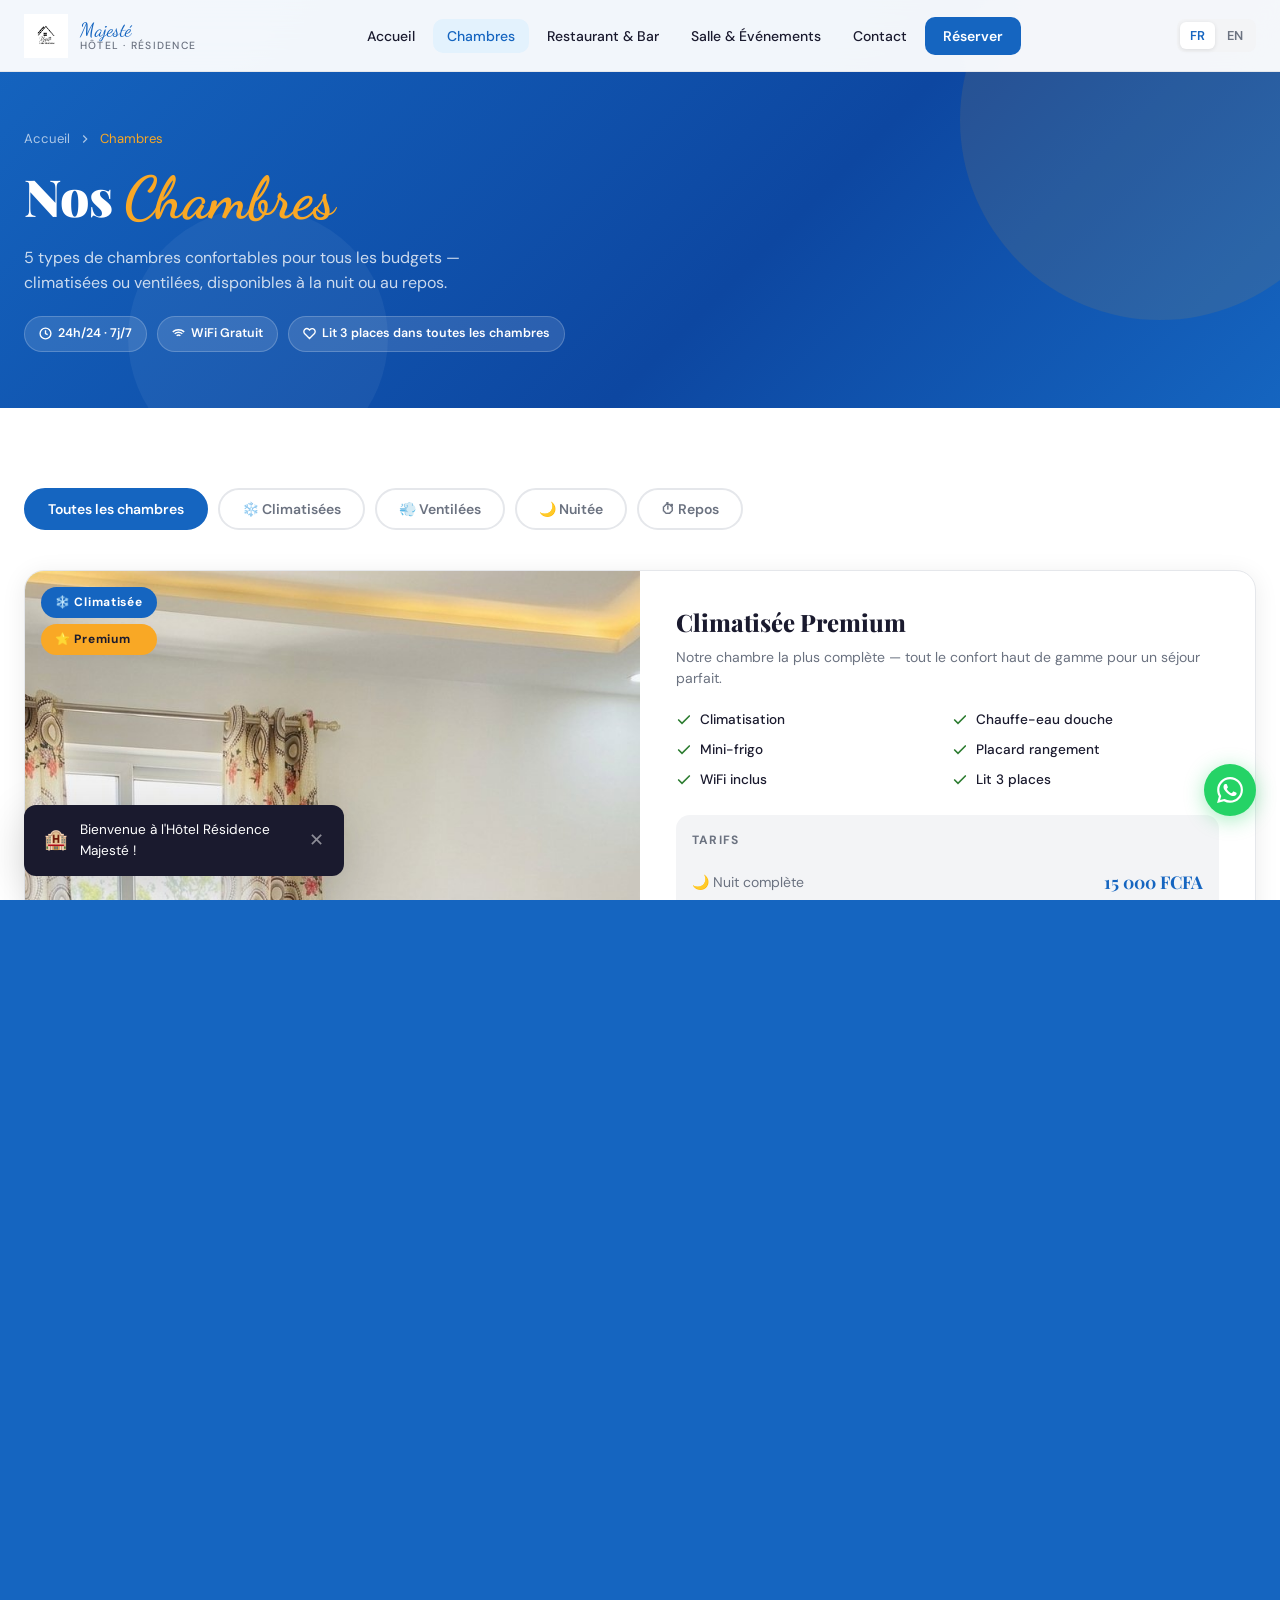
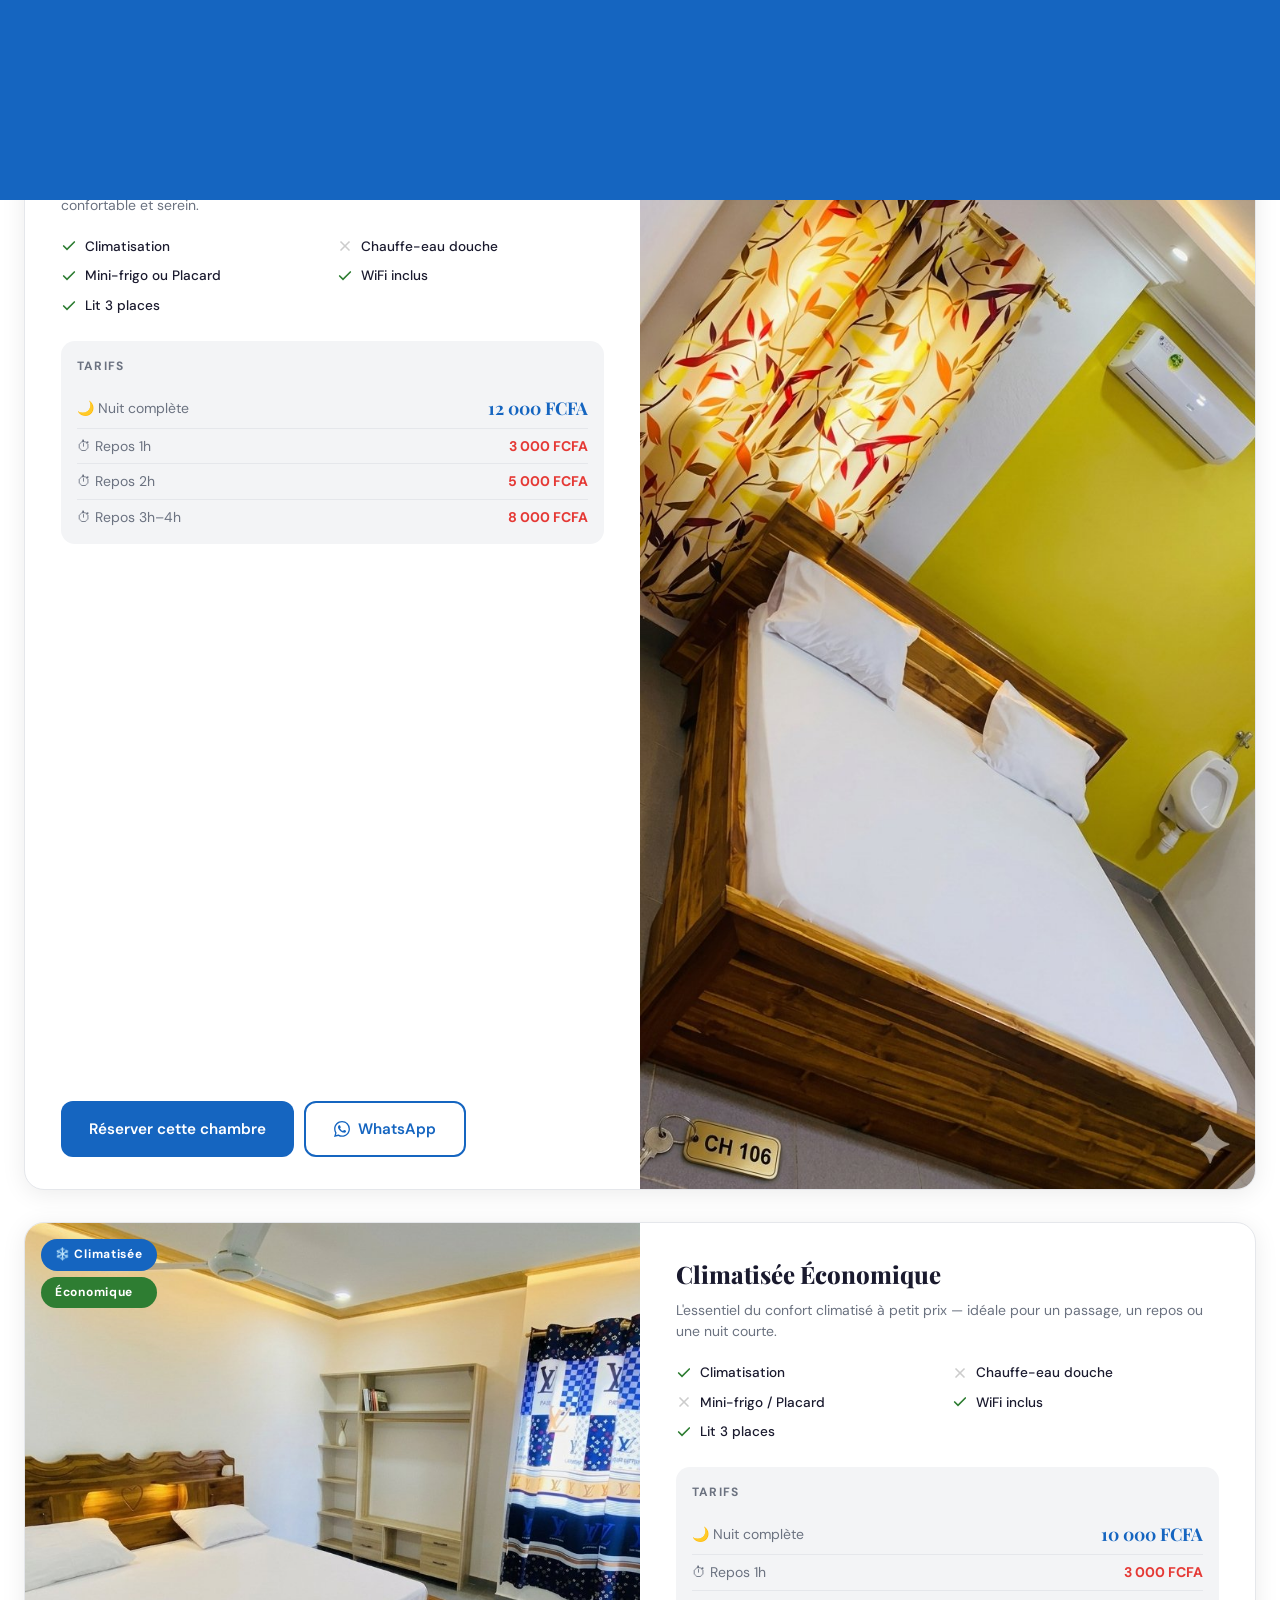
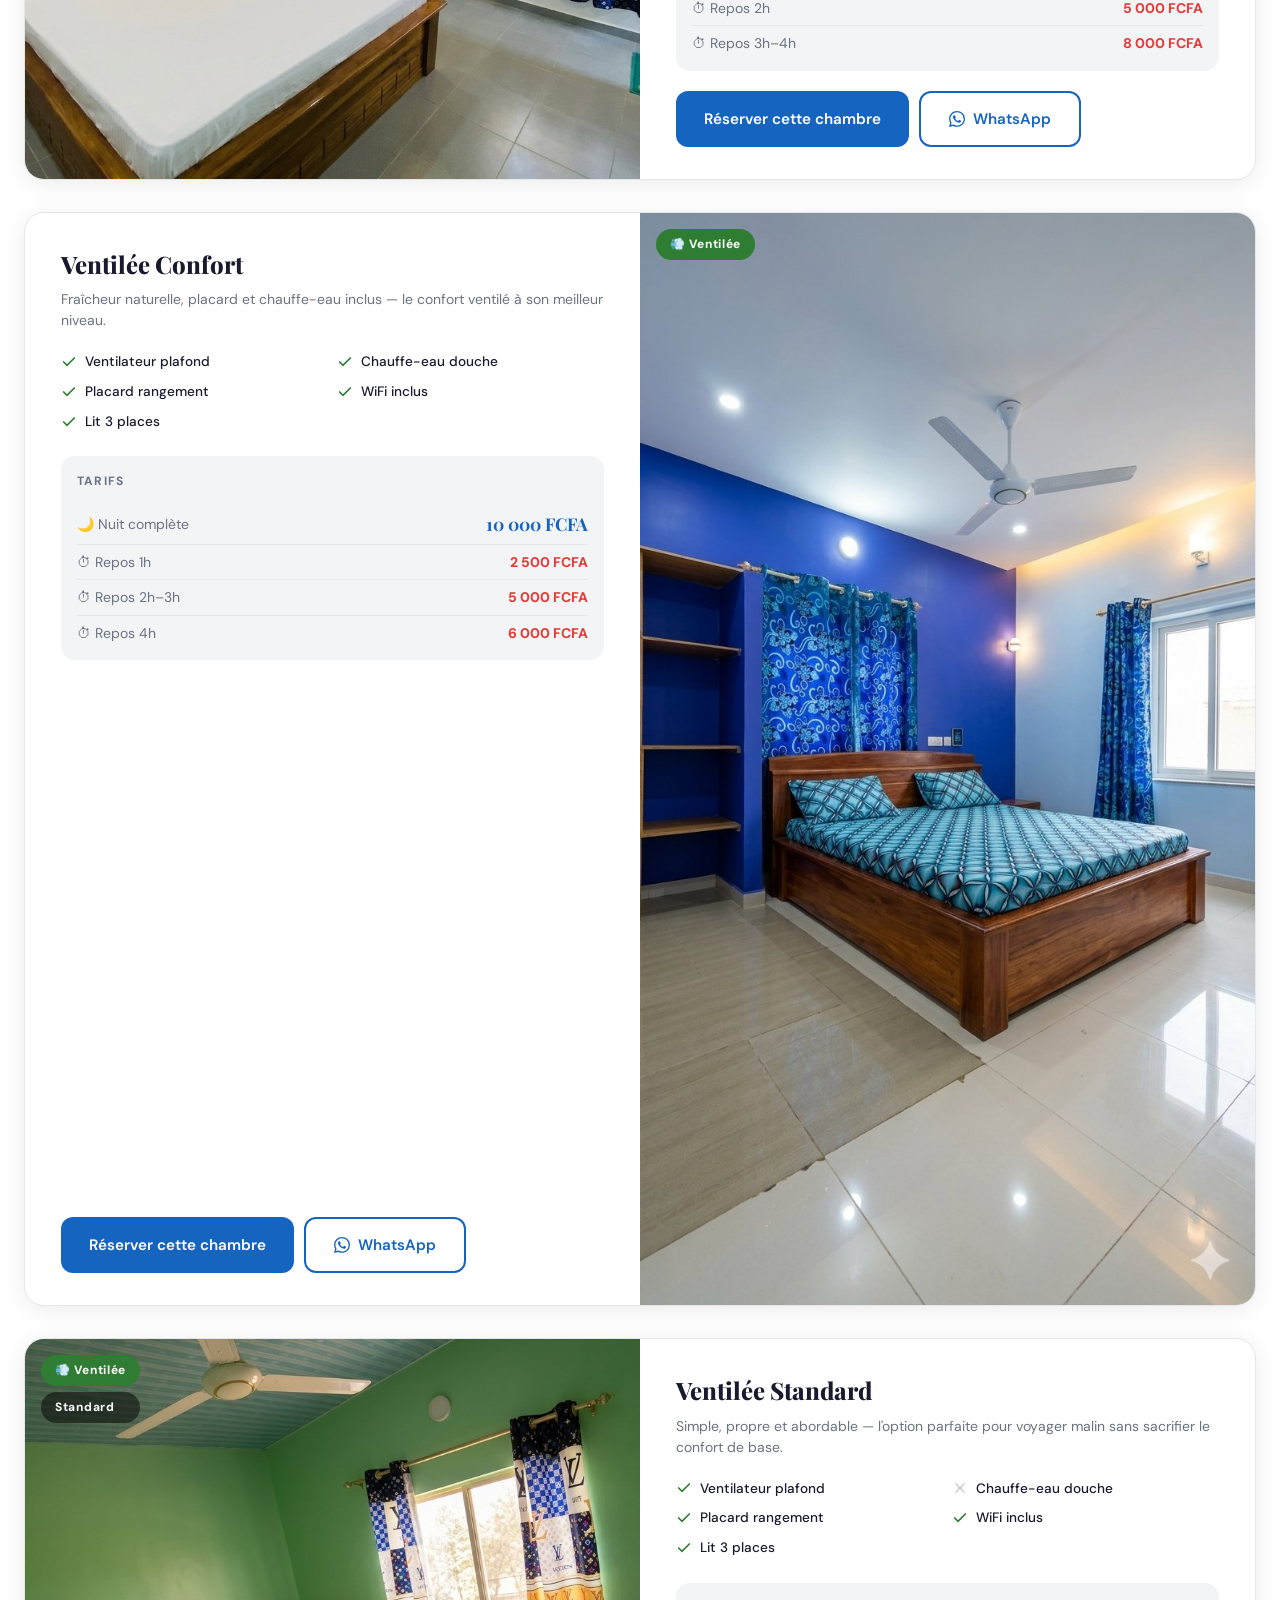
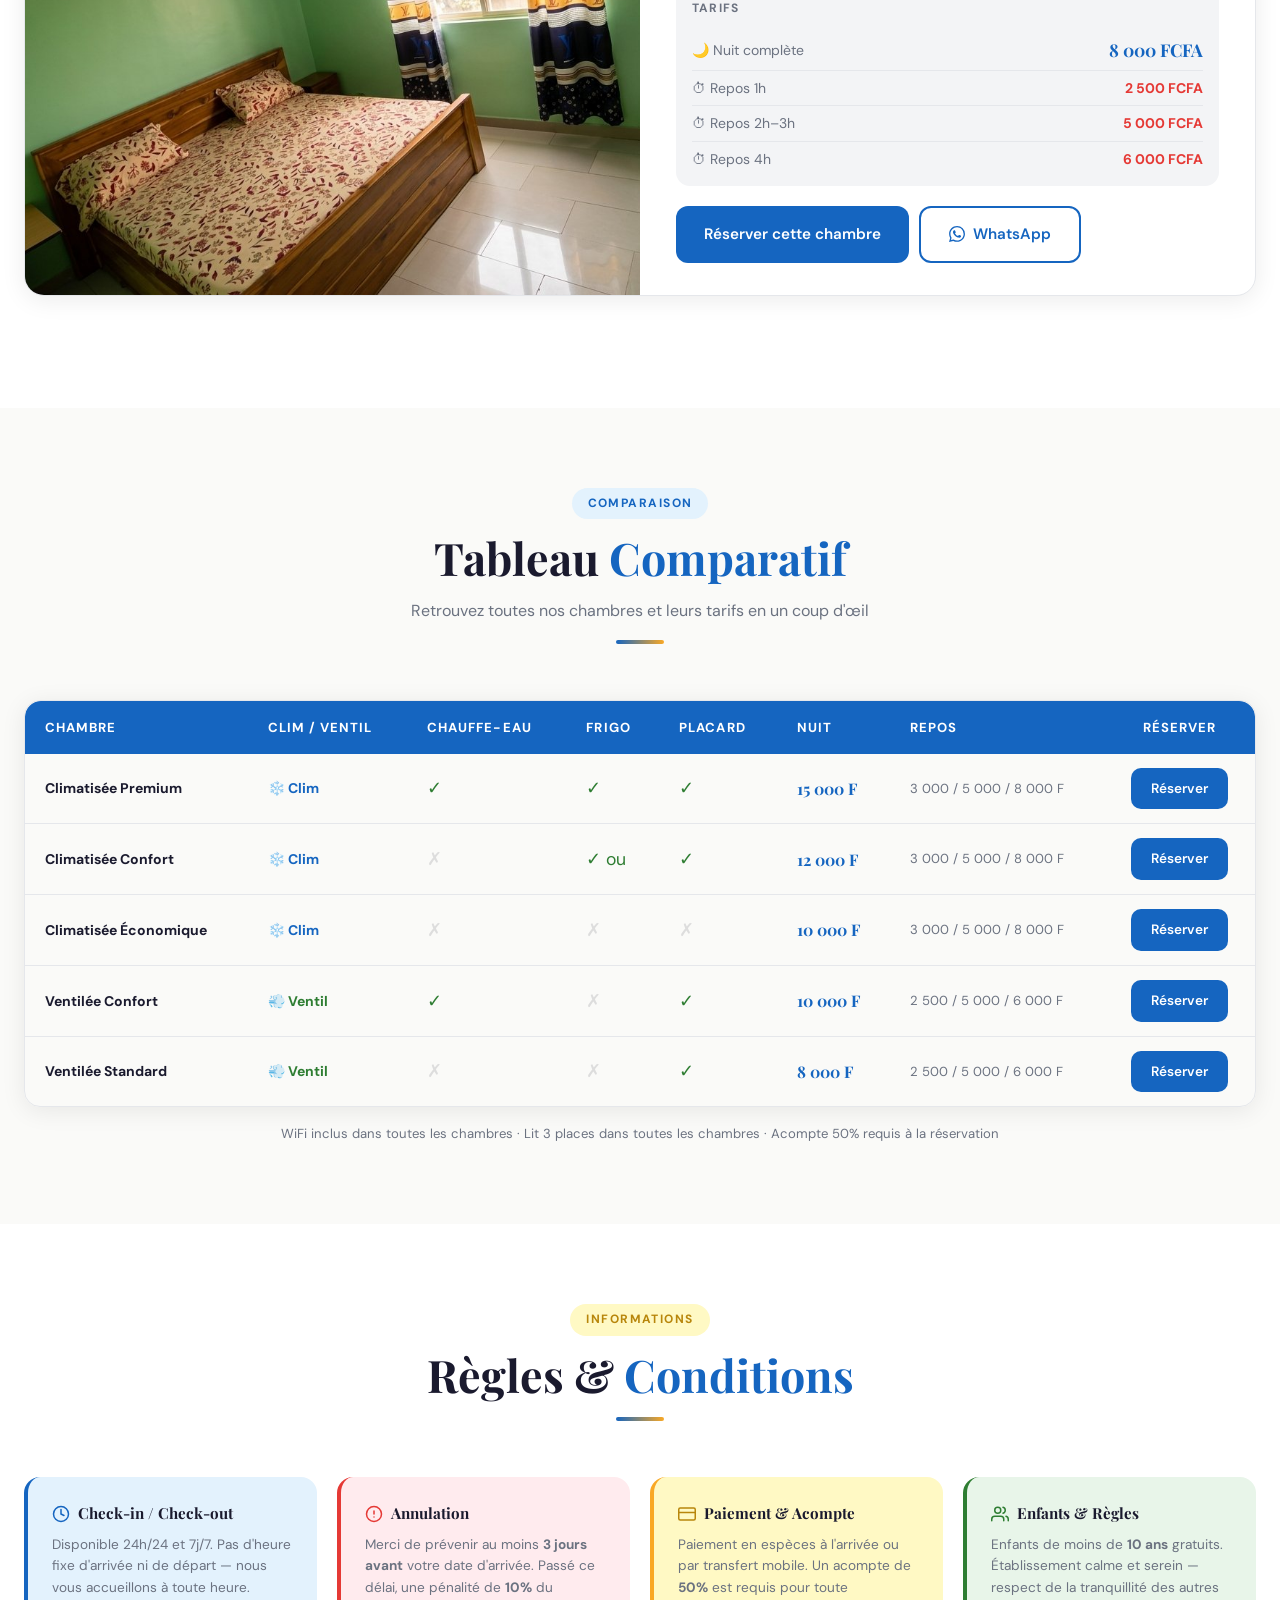
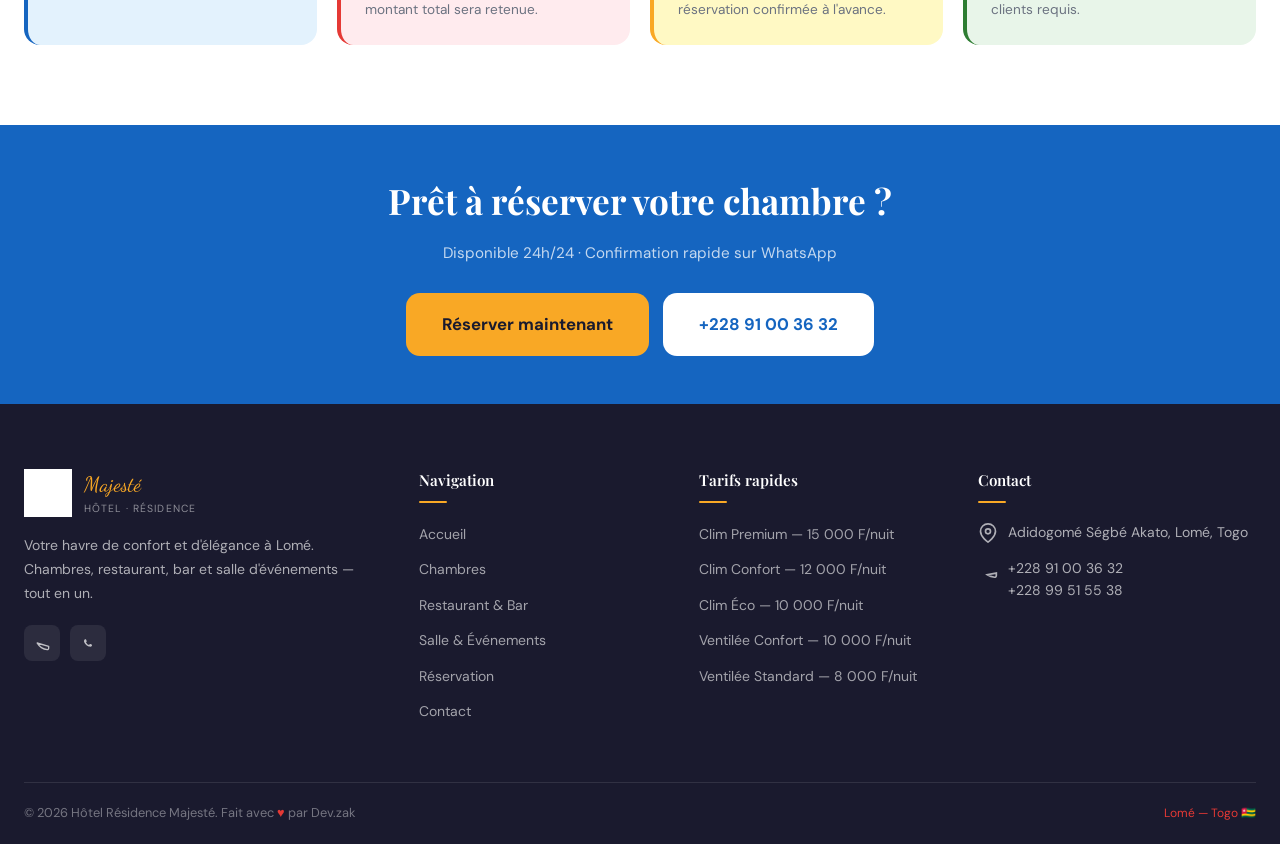
==== chambres.html @ d2854559 "premier commit" ====
<!DOCTYPE html>
<html lang="fr">
<head>
  <meta charset="UTF-8" />
  <meta name="viewport" content="width=device-width, initial-scale=1.0" />
  <meta name="description" content="Chambres climatisées et ventilées à l'Hôtel Résidence Majesté — Lomé, Togo. 5 types de chambres à partir de 8 000 FCFA/nuit. WiFi inclus. Disponible 24h/24." />
  <meta name="keywords" content="chambre hotel lomé, chambre climatisée togo, chambre ventilée lomé, hébergement adidogomé" />
  <title>Nos Chambres — Hôtel Résidence Majesté</title>
  <link rel="icon" type="image/png" href="images/logo.jpg" />
  <link rel="stylesheet" href="css/main.css" />
  <link rel="stylesheet" href="css/components.css" />
  <link rel="stylesheet" href="css/loader.css" />
  <style>
    /* ── PAGE-SPECIFIC STYLES ── */
    .page-hero {
      background: linear-gradient(135deg, var(--blue) 0%, #0D47A1 60%, #1565C0 100%);
      padding: calc(var(--nav-h) + 56px) 0 56px;
      position: relative;
      overflow: hidden;
    }
    .page-hero::before {
      content: '';
      position: absolute;
      top: -80px; right: -80px;
      width: 400px; height: 400px;
      background: rgba(249,168,37,0.1);
      border-radius: 50%;
    }
    .page-hero::after {
      content: '';
      position: absolute;
      bottom: -60px; left: 10%;
      width: 260px; height: 260px;
      background: rgba(255,255,255,0.05);
      border-radius: 50%;
    }
    .page-hero-inner {
      position: relative; z-index: 1;
    }
    .page-hero-breadcrumb {
      display: flex; align-items: center; gap: 8px;
      color: rgba(255,255,255,0.65);
      font-size: 0.82rem;
      margin-bottom: 16px;
    }
    .page-hero-breadcrumb a { color: rgba(255,255,255,0.65); transition: color var(--transition); }
    .page-hero-breadcrumb a:hover { color: var(--yellow); }
    .page-hero-breadcrumb span { color: var(--yellow); }
    .page-hero h1 {
      font-family: var(--font-display);
      font-size: clamp(2rem, 5vw, 3.2rem);
      font-weight: 900;
      color: var(--white);
      line-height: 1.15;
      margin-bottom: 12px;
    }
    .page-hero h1 em {
      font-style: normal;
      color: var(--yellow);
      font-family: var(--font-script);
      font-size: 1.15em;
    }
    .page-hero p {
      color: rgba(255,255,255,0.78);
      font-size: 1rem;
      max-width: 520px;
      line-height: 1.6;
    }
    .page-hero-badges {
      display: flex; gap: 10px; flex-wrap: wrap;
      margin-top: 20px;
    }
    .hero-badge {
      display: inline-flex; align-items: center; gap: 6px;
      background: rgba(255,255,255,0.12);
      border: 1px solid rgba(255,255,255,0.2);
      border-radius: 100px;
      padding: 7px 14px;
      color: var(--white);
      font-size: 0.78rem;
      font-weight: 600;
    }

    /* ── FILTER TABS ── */
    .filter-bar {
      display: flex; align-items: center; gap: 10px;
      flex-wrap: wrap;
      margin-bottom: 40px;
    }
    .filter-btn {
      padding: 10px 22px;
      border-radius: 100px;
      font-size: 0.875rem;
      font-weight: 600;
      border: 2px solid var(--border);
      color: var(--gray);
      background: var(--white);
      transition: all var(--transition);
      cursor: pointer;
    }
    .filter-btn:hover { border-color: var(--blue); color: var(--blue); }
    .filter-btn.active { background: var(--blue); border-color: var(--blue); color: var(--white); }
    .filter-btn.active-green { background: var(--green); border-color: var(--green); color: var(--white); }

    /* ── ROOM DETAIL CARD ── */
    .room-detail-card {
      background: var(--white);
      border-radius: 20px;
      overflow: hidden;
      box-shadow: var(--shadow);
      border: 1px solid var(--border);
      margin-bottom: 32px;
      transition: box-shadow var(--transition);
    }
    .room-detail-card:hover { box-shadow: var(--shadow-lg); }

    .room-detail-inner {
      display: grid;
      grid-template-columns: 1fr 1fr;
      min-height: 380px;
    }
    .room-detail-card.reverse .room-detail-inner {
      direction: rtl;
    }
    .room-detail-card.reverse .room-detail-inner > * {
      direction: ltr;
    }

    .room-detail-gallery {
      position: relative;
      overflow: hidden;
    }
    .room-detail-gallery img {
      width: 100%; height: 100%;
      object-fit: cover;
      transition: transform 0.6s ease;
    }
    .room-detail-card:hover .room-detail-gallery img {
      transform: scale(1.05);
    }
    .room-detail-badge-wrap {
      position: absolute;
      top: 16px; left: 16px;
      display: flex; flex-direction: column; gap: 6px;
    }
    .rdb {
      display: inline-flex; align-items: center; gap: 6px;
      padding: 6px 14px;
      border-radius: 100px;
      font-size: 0.75rem;
      font-weight: 700;
      letter-spacing: 0.06em;
    }
    .rdb-blue  { background: var(--blue);  color: var(--white); }
    .rdb-green { background: var(--green); color: var(--white); }
    .rdb-yellow{ background: var(--yellow); color: var(--dark); }

    .room-detail-body {
      padding: 32px 36px;
      display: flex;
      flex-direction: column;
      justify-content: space-between;
    }
    .room-detail-body h2 {
      font-family: var(--font-display);
      font-size: 1.5rem;
      font-weight: 800;
      color: var(--dark);
      margin-bottom: 6px;
    }
    .room-detail-body .room-tagline {
      font-size: 0.875rem;
      color: var(--gray);
      margin-bottom: 20px;
      line-height: 1.5;
    }

    /* Amenities list */
    .amenities-list {
      display: grid;
      grid-template-columns: 1fr 1fr;
      gap: 8px;
      margin-bottom: 24px;
    }
    .amenity-item {
      display: flex; align-items: center; gap: 8px;
      font-size: 0.85rem;
      color: var(--dark);
      font-weight: 500;
    }
    .amenity-item svg { flex-shrink: 0; }
    .amenity-ok  { color: var(--green); }
    .amenity-no  { color: #CCC; }

    /* Pricing table inside card */
    .room-pricing {
      background: var(--gray-light);
      border-radius: 14px;
      padding: 16px;
      margin-bottom: 20px;
    }
    .room-pricing-title {
      font-size: 0.75rem;
      text-transform: uppercase;
      letter-spacing: 0.1em;
      color: var(--gray);
      font-weight: 700;
      margin-bottom: 12px;
    }
    .pricing-row {
      display: flex;
      justify-content: space-between;
      align-items: center;
      padding: 6px 0;
      border-bottom: 1px solid var(--border);
      font-size: 0.875rem;
    }
    .pricing-row:last-child { border-bottom: none; padding-bottom: 0; }
    .pricing-label { color: var(--gray); }
    .pricing-value {
      font-weight: 700;
      color: var(--dark);
    }
    .pricing-value.main {
      font-family: var(--font-display);
      font-size: 1.1rem;
      color: var(--blue);
    }
    .pricing-value.repos { color: var(--red); }

    .room-cta-row {
      display: flex; gap: 10px; flex-wrap: wrap;
    }

    /* ── COMPARISON TABLE ── */
    .compare-table-wrap {
      overflow-x: auto;
      border-radius: 16px;
      box-shadow: var(--shadow);
      border: 1px solid var(--border);
    }
    .compare-table {
      width: 100%;
      border-collapse: collapse;
      font-size: 0.875rem;
      min-width: 680px;
    }
    .compare-table thead {
      background: var(--blue);
      color: var(--white);
    }
    .compare-table thead th {
      padding: 16px 20px;
      text-align: left;
      font-weight: 700;
      font-size: 0.82rem;
      text-transform: uppercase;
      letter-spacing: 0.08em;
    }
    .compare-table thead th:first-child { border-radius: 16px 0 0 0; }
    .compare-table thead th:last-child  { border-radius: 0 16px 0 0; text-align: center; }
    .compare-table tbody tr { border-bottom: 1px solid var(--border); }
    .compare-table tbody tr:last-child { border-bottom: none; }
    .compare-table tbody tr:nth-child(even) { background: var(--cream); }
    .compare-table tbody tr:hover { background: var(--blue-pale); }
    .compare-table tbody td { padding: 14px 20px; vertical-align: middle; }
    .compare-table td:first-child { font-weight: 700; color: var(--dark); }
    .compare-table td.price-col {
      font-family: var(--font-display);
      font-size: 1rem;
      font-weight: 700;
      color: var(--blue);
    }
    .compare-table td.repos-col {
      font-size: 0.82rem;
      color: var(--gray);
      line-height: 1.5;
    }
    .compare-table td.action-col { text-align: center; }
    .check-ok { color: var(--green); font-size: 1.1rem; }
    .check-no { color: #DDD; font-size: 1.1rem; }

    /* ── POLICY SECTION ── */
    .policy-grid {
      display: grid;
      grid-template-columns: repeat(auto-fit, minmax(240px, 1fr));
      gap: 20px;
    }
    .policy-card {
      border-radius: var(--radius);
      padding: 24px;
      border-left: 4px solid transparent;
    }
    .policy-card.blue  { background: var(--blue-pale);   border-color: var(--blue);  }
    .policy-card.red   { background: var(--red-light);   border-color: var(--red);   }
    .policy-card.yellow{ background: var(--yellow-light); border-color: var(--yellow);}
    .policy-card.green { background: var(--green-light); border-color: var(--green); }
    .policy-card h4 {
      font-family: var(--font-display);
      font-size: 0.95rem;
      font-weight: 700;
      margin-bottom: 8px;
      color: var(--dark);
      display: flex; align-items: center; gap: 8px;
    }
    .policy-card p {
      font-size: 0.85rem;
      color: var(--gray);
      line-height: 1.6;
    }

    /* ── RESPONSIVE ── */
    @media (max-width: 900px) {
      .room-detail-inner { grid-template-columns: 1fr; }
      .room-detail-gallery { height: 240px; }
      .room-detail-card.reverse .room-detail-inner { direction: ltr; }
      .room-detail-body { padding: 20px; }
      .amenities-list { grid-template-columns: 1fr 1fr; }
    }
    @media (max-width: 640px) {
      .amenities-list { grid-template-columns: 1fr; }
      .room-cta-row .btn { flex: 1; justify-content: center; min-width: 0; }
      .room-detail-body { padding: 16px; }
      .compare-table { font-size: 0.78rem; min-width: 580px; }
      .compare-table thead th, .compare-table tbody td { padding: 10px 12px; }
      .policy-grid { grid-template-columns: 1fr; }
      .filter-bar { gap: 8px; }
      .filter-btn { padding: 8px 14px; font-size: 0.8rem; }
    }
  </style>
</head>
<body>

<!-- PAGE LOADER -->
<div id="page-loader">
  <img src="images/logo.jpg" alt="Majesté" class="loader-logo" />
  <div class="loader-bar"><div class="loader-bar-fill"></div></div>
</div>
<div class="scroll-progress"></div>
<div class="page-transition"></div>

<!-- ══ NAVIGATION ══ -->
<nav class="navbar">
  <div class="nav-inner">
    <a href="index.html" class="nav-logo">
      <img src="images/logo.jpg" alt="Logo Hôtel Résidence Majesté" />
      <div class="nav-logo-text">
        <span class="nav-logo-name">Majesté</span>
        <span class="nav-logo-sub">Hôtel · Résidence</span>
      </div>
    </a>
    <ul class="nav-links">
      <li><a href="index.html" data-i18n="nav_home">Accueil</a></li>
      <li><a href="chambres.html" class="active" data-i18n="nav_rooms">Chambres</a></li>
      <li><a href="restaurant.html" data-i18n="nav_restaurant">Restaurant & Bar</a></li>
      <li><a href="evenements.html" data-i18n="nav_events">Salle & Événements</a></li>
      <li><a href="contact.html" data-i18n="nav_contact">Contact</a></li>
      <li><a href="reservation.html" class="nav-reserve" data-i18n="nav_reserve_btn">Réserver</a></li>
    </ul>
    <div style="display:flex;align-items:center;gap:12px;">
      <div class="lang-switcher">
        <button class="lang-btn active" data-lang="fr">FR</button>
        <button class="lang-btn" data-lang="en">EN</button>
      </div>
      <button class="nav-toggle" aria-label="Menu"><span></span><span></span><span></span></button>
    </div>
  </div>
</nav>
<div class="nav-mobile">
  <a href="index.html" data-i18n="nav_home">Accueil</a>
  <a href="chambres.html" data-i18n="nav_rooms">Chambres</a>
  <a href="restaurant.html" data-i18n="nav_restaurant">Restaurant & Bar</a>
  <a href="evenements.html" data-i18n="nav_events">Salle & Événements</a>
  <a href="contact.html" data-i18n="nav_contact">Contact</a>
  <a href="reservation.html" class="nav-reserve-mobile" data-i18n="nav_reserve_btn">Réserver</a>
  <div class="lang-switcher">
    <button class="lang-btn active" data-lang="fr">FR</button>
    <button class="lang-btn" data-lang="en">EN</button>
  </div>
</div>

<!-- ══ PAGE HERO ══ -->
<section class="page-hero">
  <div class="container page-hero-inner">
    <div class="page-hero-breadcrumb">
      <a href="index.html" data-i18n="nav_home">Accueil</a>
      <svg width="14" height="14" viewBox="0 0 24 24" fill="none" stroke="currentColor" stroke-width="2"><polyline points="9 18 15 12 9 6"/></svg>
      <span data-i18n="nav_rooms">Chambres</span>
    </div>
    <h1>Nos <em>Chambres</em></h1>
    <p data-i18n="rooms_hero_desc">5 types de chambres confortables pour tous les budgets — climatisées ou ventilées, disponibles à la nuit ou au repos.</p>
    <div class="page-hero-badges">
      <span class="hero-badge">
        <svg width="13" height="13" viewBox="0 0 24 24" fill="none" stroke="currentColor" stroke-width="2.5"><circle cx="12" cy="12" r="10"/><polyline points="12 6 12 12 16 14"/></svg>
        <span data-i18n="quick_checkin_v">24h/24 · 7j/7</span>
      </span>
      <span class="hero-badge">
        <svg width="13" height="13" viewBox="0 0 24 24" fill="none" stroke="currentColor" stroke-width="2.5"><path d="M5 12.55a11 11 0 0 1 14.08 0"/><path d="M1.42 9a16 16 0 0 1 21.16 0"/><path d="M8.53 16.11a6 6 0 0 1 6.95 0"/><line x1="12" y1="20" x2="12.01" y2="20"/></svg>
        <span data-i18n="quick_wifi">WiFi Gratuit</span>
      </span>
      <span class="hero-badge">
        <svg width="13" height="13" viewBox="0 0 24 24" fill="none" stroke="currentColor" stroke-width="2.5"><path d="M20.84 4.61a5.5 5.5 0 0 0-7.78 0L12 5.67l-1.06-1.06a5.5 5.5 0 0 0-7.78 7.78l1.06 1.06L12 21.23l7.78-7.78 1.06-1.06a5.5 5.5 0 0 0 0-7.78z"/></svg>
        <span>Lit 3 places dans toutes les chambres</span>
      </span>
    </div>
  </div>
</section>

<!-- ══ ROOMS SECTION ══ -->
<section class="section">
  <div class="container">

    <!-- Filter bar -->
    <div class="filter-bar fade-in">
      <button class="filter-btn active" onclick="filterRooms('all', this)">Toutes les chambres</button>
      <button class="filter-btn" onclick="filterRooms('clim', this)">❄️ Climatisées</button>
      <button class="filter-btn" onclick="filterRooms('vent', this)">💨 Ventilées</button>
      <button class="filter-btn" onclick="filterRooms('nuit', this)">🌙 Nuitée</button>
      <button class="filter-btn" onclick="filterRooms('repos', this)">⏱ Repos</button>
    </div>

    <!-- ── CHAMBRE 1 — Climatisée Premium ── -->
    <div class="room-detail-card fade-in" data-type="clim nuit repos">
      <div class="room-detail-inner">
        <div class="room-detail-gallery">
          <img src="images/chambre-premium.png" alt="Chambre Climatisée Premium" loading="lazy" />
          <div class="room-detail-badge-wrap">
            <span class="rdb rdb-blue">❄️ Climatisée</span>
            <span class="rdb rdb-yellow">⭐ Premium</span>
          </div>
        </div>
        <div class="room-detail-body">
          <div>
            <h2 data-i18n="room_clim_prem">Climatisée Premium</h2>
            <p class="room-tagline">Notre chambre la plus complète — tout le confort haut de gamme pour un séjour parfait.</p>
            <div class="amenities-list">
              <div class="amenity-item">
                <svg class="amenity-ok" width="16" height="16" viewBox="0 0 24 24" fill="none" stroke="currentColor" stroke-width="2.5" stroke-linecap="round"><polyline points="20 6 9 17 4 12"/></svg>
                Climatisation
              </div>
              <div class="amenity-item">
                <svg class="amenity-ok" width="16" height="16" viewBox="0 0 24 24" fill="none" stroke="currentColor" stroke-width="2.5" stroke-linecap="round"><polyline points="20 6 9 17 4 12"/></svg>
                Chauffe-eau douche
              </div>
              <div class="amenity-item">
                <svg class="amenity-ok" width="16" height="16" viewBox="0 0 24 24" fill="none" stroke="currentColor" stroke-width="2.5" stroke-linecap="round"><polyline points="20 6 9 17 4 12"/></svg>
                Mini-frigo
              </div>
              <div class="amenity-item">
                <svg class="amenity-ok" width="16" height="16" viewBox="0 0 24 24" fill="none" stroke="currentColor" stroke-width="2.5" stroke-linecap="round"><polyline points="20 6 9 17 4 12"/></svg>
                Placard rangement
              </div>
              <div class="amenity-item">
                <svg class="amenity-ok" width="16" height="16" viewBox="0 0 24 24" fill="none" stroke="currentColor" stroke-width="2.5" stroke-linecap="round"><polyline points="20 6 9 17 4 12"/></svg>
                WiFi inclus
              </div>
              <div class="amenity-item">
                <svg class="amenity-ok" width="16" height="16" viewBox="0 0 24 24" fill="none" stroke="currentColor" stroke-width="2.5" stroke-linecap="round"><polyline points="20 6 9 17 4 12"/></svg>
                Lit 3 places
              </div>
            </div>
            <div class="room-pricing">
              <div class="room-pricing-title">Tarifs</div>
              <div class="pricing-row">
                <span class="pricing-label">🌙 Nuit complète</span>
                <span class="pricing-value main">15 000 FCFA</span>
              </div>
              <div class="pricing-row">
                <span class="pricing-label">⏱ Repos 1h</span>
                <span class="pricing-value repos">3 000 FCFA</span>
              </div>
              <div class="pricing-row">
                <span class="pricing-label">⏱ Repos 2h</span>
                <span class="pricing-value repos">5 000 FCFA</span>
              </div>
              <div class="pricing-row">
                <span class="pricing-label">⏱ Repos 3h–4h</span>
                <span class="pricing-value repos">8 000 FCFA</span>
              </div>
            </div>
          </div>
          <div class="room-cta-row">
            <a href="reservation.html" class="btn btn-primary">Réserver cette chambre</a>
            <a href="https://wa.me/22891003632?text=Bonjour%2C%20je%20souhaite%20réserver%20la%20chambre%20Climatisée%20Premium." target="_blank" class="btn btn-outline">
              <svg width="16" height="16" viewBox="0 0 24 24" fill="currentColor"><path d="M17.472 14.382c-.297-.149-1.758-.867-2.03-.967-.273-.099-.471-.148-.67.15-.197.297-.767.966-.94 1.164-.173.199-.347.223-.644.075-.297-.15-1.255-.463-2.39-1.475-.883-.788-1.48-1.761-1.653-2.059-.173-.297-.018-.458.13-.606.134-.133.298-.347.446-.52.149-.174.198-.298.298-.497.099-.198.05-.371-.025-.52-.075-.149-.669-1.612-.916-2.207-.242-.579-.487-.5-.669-.51-.173-.008-.371-.01-.57-.01-.198 0-.52.074-.792.372-.272.297-1.04 1.016-1.04 2.479 0 1.462 1.065 2.875 1.213 3.074.149.198 2.096 3.2 5.077 4.487.709.306 1.262.489 1.694.625.712.227 1.36.195 1.871.118.571-.085 1.758-.719 2.006-1.413.248-.694.248-1.289.173-1.413-.074-.124-.272-.198-.57-.347m-5.421 7.403h-.004a9.87 9.87 0 0 1-5.031-1.378l-.361-.214-3.741.982.998-3.648-.235-.374a9.86 9.86 0 0 1-1.51-5.26c.001-5.45 4.436-9.884 9.888-9.884 2.64 0 5.122 1.03 6.988 2.898a9.825 9.825 0 0 1 2.893 6.994c-.003 5.45-4.437 9.884-9.885 9.884m8.413-18.297A11.815 11.815 0 0 0 12.05 0C5.495 0 .16 5.335.157 11.892c0 2.096.547 4.142 1.588 5.945L.057 24l6.305-1.654a11.882 11.882 0 0 0 5.683 1.448h.005c6.554 0 11.89-5.335 11.893-11.893a11.821 11.821 0 0 0-3.48-8.413z"/></svg>
              WhatsApp
            </a>
          </div>
        </div>
      </div>
    </div>

    <!-- ── CHAMBRE 2 — Climatisée Confort ── -->
    <div class="room-detail-card reverse fade-in" data-type="clim nuit repos">
      <div class="room-detail-inner">
        <div class="room-detail-gallery">
          <img src="images/chambre-clim-106.png" alt="Chambre Climatisée Confort" loading="lazy" />
          <div class="room-detail-badge-wrap">
            <span class="rdb rdb-blue">❄️ Climatisée</span>
          </div>
        </div>
        <div class="room-detail-body">
          <div>
            <h2 data-i18n="room_clim_conf">Climatisée Confort</h2>
            <p class="room-tagline">Chambre climatisée bien équipée avec mini-frigo ou placard, pour un séjour confortable et serein.</p>
            <div class="amenities-list">
              <div class="amenity-item">
                <svg class="amenity-ok" width="16" height="16" viewBox="0 0 24 24" fill="none" stroke="currentColor" stroke-width="2.5" stroke-linecap="round"><polyline points="20 6 9 17 4 12"/></svg>
                Climatisation
              </div>
              <div class="amenity-item">
                <svg class="amenity-no" width="16" height="16" viewBox="0 0 24 24" fill="none" stroke="currentColor" stroke-width="2.5" stroke-linecap="round"><line x1="18" y1="6" x2="6" y2="18"/><line x1="6" y1="6" x2="18" y2="18"/></svg>
                Chauffe-eau douche
              </div>
              <div class="amenity-item">
                <svg class="amenity-ok" width="16" height="16" viewBox="0 0 24 24" fill="none" stroke="currentColor" stroke-width="2.5" stroke-linecap="round"><polyline points="20 6 9 17 4 12"/></svg>
                Mini-frigo ou Placard
              </div>
              <div class="amenity-item">
                <svg class="amenity-ok" width="16" height="16" viewBox="0 0 24 24" fill="none" stroke="currentColor" stroke-width="2.5" stroke-linecap="round"><polyline points="20 6 9 17 4 12"/></svg>
                WiFi inclus
              </div>
              <div class="amenity-item">
                <svg class="amenity-ok" width="16" height="16" viewBox="0 0 24 24" fill="none" stroke="currentColor" stroke-width="2.5" stroke-linecap="round"><polyline points="20 6 9 17 4 12"/></svg>
                Lit 3 places
              </div>
            </div>
            <div class="room-pricing">
              <div class="room-pricing-title">Tarifs</div>
              <div class="pricing-row">
                <span class="pricing-label">🌙 Nuit complète</span>
                <span class="pricing-value main">12 000 FCFA</span>
              </div>
              <div class="pricing-row">
                <span class="pricing-label">⏱ Repos 1h</span>
                <span class="pricing-value repos">3 000 FCFA</span>
              </div>
              <div class="pricing-row">
                <span class="pricing-label">⏱ Repos 2h</span>
                <span class="pricing-value repos">5 000 FCFA</span>
              </div>
              <div class="pricing-row">
                <span class="pricing-label">⏱ Repos 3h–4h</span>
                <span class="pricing-value repos">8 000 FCFA</span>
              </div>
            </div>
          </div>
          <div class="room-cta-row">
            <a href="reservation.html" class="btn btn-primary">Réserver cette chambre</a>
            <a href="https://wa.me/22891003632?text=Bonjour%2C%20je%20souhaite%20réserver%20la%20chambre%20Climatisée%20Confort." target="_blank" class="btn btn-outline">
              <svg width="16" height="16" viewBox="0 0 24 24" fill="currentColor"><path d="M17.472 14.382c-.297-.149-1.758-.867-2.03-.967-.273-.099-.471-.148-.67.15-.197.297-.767.966-.94 1.164-.173.199-.347.223-.644.075-.297-.15-1.255-.463-2.39-1.475-.883-.788-1.48-1.761-1.653-2.059-.173-.297-.018-.458.13-.606.134-.133.298-.347.446-.52.149-.174.198-.298.298-.497.099-.198.05-.371-.025-.52-.075-.149-.669-1.612-.916-2.207-.242-.579-.487-.5-.669-.51-.173-.008-.371-.01-.57-.01-.198 0-.52.074-.792.372-.272.297-1.04 1.016-1.04 2.479 0 1.462 1.065 2.875 1.213 3.074.149.198 2.096 3.2 5.077 4.487.709.306 1.262.489 1.694.625.712.227 1.36.195 1.871.118.571-.085 1.758-.719 2.006-1.413.248-.694.248-1.289.173-1.413-.074-.124-.272-.198-.57-.347m-5.421 7.403h-.004a9.87 9.87 0 0 1-5.031-1.378l-.361-.214-3.741.982.998-3.648-.235-.374a9.86 9.86 0 0 1-1.51-5.26c.001-5.45 4.436-9.884 9.888-9.884 2.64 0 5.122 1.03 6.988 2.898a9.825 9.825 0 0 1 2.893 6.994c-.003 5.45-4.437 9.884-9.885 9.884m8.413-18.297A11.815 11.815 0 0 0 12.05 0C5.495 0 .16 5.335.157 11.892c0 2.096.547 4.142 1.588 5.945L.057 24l6.305-1.654a11.882 11.882 0 0 0 5.683 1.448h.005c6.554 0 11.89-5.335 11.893-11.893a11.821 11.821 0 0 0-3.48-8.413z"/></svg>
              WhatsApp
            </a>
          </div>
        </div>
      </div>
    </div>

    <!-- ── CHAMBRE 3 — Climatisée Économique ── -->
    <div class="room-detail-card fade-in" data-type="clim nuit repos">
      <div class="room-detail-inner">
        <div class="room-detail-gallery">
          <img src="images/chambre-clim-eco.png" alt="Chambre Climatisée Économique" loading="lazy" />
          <div class="room-detail-badge-wrap">
            <span class="rdb rdb-blue">❄️ Climatisée</span>
            <span class="rdb" style="background:var(--green);color:white;">Économique</span>
          </div>
        </div>
        <div class="room-detail-body">
          <div>
            <h2 data-i18n="room_clim_eco">Climatisée Économique</h2>
            <p class="room-tagline">L'essentiel du confort climatisé à petit prix — idéale pour un passage, un repos ou une nuit courte.</p>
            <div class="amenities-list">
              <div class="amenity-item">
                <svg class="amenity-ok" width="16" height="16" viewBox="0 0 24 24" fill="none" stroke="currentColor" stroke-width="2.5" stroke-linecap="round"><polyline points="20 6 9 17 4 12"/></svg>
                Climatisation
              </div>
              <div class="amenity-item">
                <svg class="amenity-no" width="16" height="16" viewBox="0 0 24 24" fill="none" stroke="currentColor" stroke-width="2.5" stroke-linecap="round"><line x1="18" y1="6" x2="6" y2="18"/><line x1="6" y1="6" x2="18" y2="18"/></svg>
                Chauffe-eau douche
              </div>
              <div class="amenity-item">
                <svg class="amenity-no" width="16" height="16" viewBox="0 0 24 24" fill="none" stroke="currentColor" stroke-width="2.5" stroke-linecap="round"><line x1="18" y1="6" x2="6" y2="18"/><line x1="6" y1="6" x2="18" y2="18"/></svg>
                Mini-frigo / Placard
              </div>
              <div class="amenity-item">
                <svg class="amenity-ok" width="16" height="16" viewBox="0 0 24 24" fill="none" stroke="currentColor" stroke-width="2.5" stroke-linecap="round"><polyline points="20 6 9 17 4 12"/></svg>
                WiFi inclus
              </div>
              <div class="amenity-item">
                <svg class="amenity-ok" width="16" height="16" viewBox="0 0 24 24" fill="none" stroke="currentColor" stroke-width="2.5" stroke-linecap="round"><polyline points="20 6 9 17 4 12"/></svg>
                Lit 3 places
              </div>
            </div>
            <div class="room-pricing">
              <div class="room-pricing-title">Tarifs</div>
              <div class="pricing-row">
                <span class="pricing-label">🌙 Nuit complète</span>
                <span class="pricing-value main">10 000 FCFA</span>
              </div>
              <div class="pricing-row">
                <span class="pricing-label">⏱ Repos 1h</span>
                <span class="pricing-value repos">3 000 FCFA</span>
              </div>
              <div class="pricing-row">
                <span class="pricing-label">⏱ Repos 2h</span>
                <span class="pricing-value repos">5 000 FCFA</span>
              </div>
              <div class="pricing-row">
                <span class="pricing-label">⏱ Repos 3h–4h</span>
                <span class="pricing-value repos">8 000 FCFA</span>
              </div>
            </div>
          </div>
          <div class="room-cta-row">
            <a href="reservation.html" class="btn btn-primary">Réserver cette chambre</a>
            <a href="https://wa.me/22891003632?text=Bonjour%2C%20je%20souhaite%20réserver%20la%20chambre%20Climatisée%20Économique." target="_blank" class="btn btn-outline">
              <svg width="16" height="16" viewBox="0 0 24 24" fill="currentColor"><path d="M17.472 14.382c-.297-.149-1.758-.867-2.03-.967-.273-.099-.471-.148-.67.15-.197.297-.767.966-.94 1.164-.173.199-.347.223-.644.075-.297-.15-1.255-.463-2.39-1.475-.883-.788-1.48-1.761-1.653-2.059-.173-.297-.018-.458.13-.606.134-.133.298-.347.446-.52.149-.174.198-.298.298-.497.099-.198.05-.371-.025-.52-.075-.149-.669-1.612-.916-2.207-.242-.579-.487-.5-.669-.51-.173-.008-.371-.01-.57-.01-.198 0-.52.074-.792.372-.272.297-1.04 1.016-1.04 2.479 0 1.462 1.065 2.875 1.213 3.074.149.198 2.096 3.2 5.077 4.487.709.306 1.262.489 1.694.625.712.227 1.36.195 1.871.118.571-.085 1.758-.719 2.006-1.413.248-.694.248-1.289.173-1.413-.074-.124-.272-.198-.57-.347m-5.421 7.403h-.004a9.87 9.87 0 0 1-5.031-1.378l-.361-.214-3.741.982.998-3.648-.235-.374a9.86 9.86 0 0 1-1.51-5.26c.001-5.45 4.436-9.884 9.888-9.884 2.64 0 5.122 1.03 6.988 2.898a9.825 9.825 0 0 1 2.893 6.994c-.003 5.45-4.437 9.884-9.885 9.884m8.413-18.297A11.815 11.815 0 0 0 12.05 0C5.495 0 .16 5.335.157 11.892c0 2.096.547 4.142 1.588 5.945L.057 24l6.305-1.654a11.882 11.882 0 0 0 5.683 1.448h.005c6.554 0 11.89-5.335 11.893-11.893a11.821 11.821 0 0 0-3.48-8.413z"/></svg>
              WhatsApp
            </a>
          </div>
        </div>
      </div>
    </div>

    <!-- ── CHAMBRE 4 — Ventilée Confort ── -->
    <div class="room-detail-card reverse fade-in" data-type="vent nuit repos">
      <div class="room-detail-inner">
        <div class="room-detail-gallery">
          <img src="images/chambre-ventilee-bleue.png" alt="Chambre Ventilée Confort" loading="lazy" />
          <div class="room-detail-badge-wrap">
            <span class="rdb rdb-green">💨 Ventilée</span>
          </div>
        </div>
        <div class="room-detail-body">
          <div>
            <h2 data-i18n="room_vent_conf">Ventilée Confort</h2>
            <p class="room-tagline">Fraîcheur naturelle, placard et chauffe-eau inclus — le confort ventilé à son meilleur niveau.</p>
            <div class="amenities-list">
              <div class="amenity-item">
                <svg class="amenity-ok" width="16" height="16" viewBox="0 0 24 24" fill="none" stroke="currentColor" stroke-width="2.5" stroke-linecap="round"><polyline points="20 6 9 17 4 12"/></svg>
                Ventilateur plafond
              </div>
              <div class="amenity-item">
                <svg class="amenity-ok" width="16" height="16" viewBox="0 0 24 24" fill="none" stroke="currentColor" stroke-width="2.5" stroke-linecap="round"><polyline points="20 6 9 17 4 12"/></svg>
                Chauffe-eau douche
              </div>
              <div class="amenity-item">
                <svg class="amenity-ok" width="16" height="16" viewBox="0 0 24 24" fill="none" stroke="currentColor" stroke-width="2.5" stroke-linecap="round"><polyline points="20 6 9 17 4 12"/></svg>
                Placard rangement
              </div>
              <div class="amenity-item">
                <svg class="amenity-ok" width="16" height="16" viewBox="0 0 24 24" fill="none" stroke="currentColor" stroke-width="2.5" stroke-linecap="round"><polyline points="20 6 9 17 4 12"/></svg>
                WiFi inclus
              </div>
              <div class="amenity-item">
                <svg class="amenity-ok" width="16" height="16" viewBox="0 0 24 24" fill="none" stroke="currentColor" stroke-width="2.5" stroke-linecap="round"><polyline points="20 6 9 17 4 12"/></svg>
                Lit 3 places
              </div>
            </div>
            <div class="room-pricing">
              <div class="room-pricing-title">Tarifs</div>
              <div class="pricing-row">
                <span class="pricing-label">🌙 Nuit complète</span>
                <span class="pricing-value main">10 000 FCFA</span>
              </div>
              <div class="pricing-row">
                <span class="pricing-label">⏱ Repos 1h</span>
                <span class="pricing-value repos">2 500 FCFA</span>
              </div>
              <div class="pricing-row">
                <span class="pricing-label">⏱ Repos 2h–3h</span>
                <span class="pricing-value repos">5 000 FCFA</span>
              </div>
              <div class="pricing-row">
                <span class="pricing-label">⏱ Repos 4h</span>
                <span class="pricing-value repos">6 000 FCFA</span>
              </div>
            </div>
          </div>
          <div class="room-cta-row">
            <a href="reservation.html" class="btn btn-primary">Réserver cette chambre</a>
            <a href="https://wa.me/22891003632?text=Bonjour%2C%20je%20souhaite%20réserver%20la%20chambre%20Ventilée%20Confort." target="_blank" class="btn btn-outline">
              <svg width="16" height="16" viewBox="0 0 24 24" fill="currentColor"><path d="M17.472 14.382c-.297-.149-1.758-.867-2.03-.967-.273-.099-.471-.148-.67.15-.197.297-.767.966-.94 1.164-.173.199-.347.223-.644.075-.297-.15-1.255-.463-2.39-1.475-.883-.788-1.48-1.761-1.653-2.059-.173-.297-.018-.458.13-.606.134-.133.298-.347.446-.52.149-.174.198-.298.298-.497.099-.198.05-.371-.025-.52-.075-.149-.669-1.612-.916-2.207-.242-.579-.487-.5-.669-.51-.173-.008-.371-.01-.57-.01-.198 0-.52.074-.792.372-.272.297-1.04 1.016-1.04 2.479 0 1.462 1.065 2.875 1.213 3.074.149.198 2.096 3.2 5.077 4.487.709.306 1.262.489 1.694.625.712.227 1.36.195 1.871.118.571-.085 1.758-.719 2.006-1.413.248-.694.248-1.289.173-1.413-.074-.124-.272-.198-.57-.347m-5.421 7.403h-.004a9.87 9.87 0 0 1-5.031-1.378l-.361-.214-3.741.982.998-3.648-.235-.374a9.86 9.86 0 0 1-1.51-5.26c.001-5.45 4.436-9.884 9.888-9.884 2.64 0 5.122 1.03 6.988 2.898a9.825 9.825 0 0 1 2.893 6.994c-.003 5.45-4.437 9.884-9.885 9.884m8.413-18.297A11.815 11.815 0 0 0 12.05 0C5.495 0 .16 5.335.157 11.892c0 2.096.547 4.142 1.588 5.945L.057 24l6.305-1.654a11.882 11.882 0 0 0 5.683 1.448h.005c6.554 0 11.89-5.335 11.893-11.893a11.821 11.821 0 0 0-3.48-8.413z"/></svg>
              WhatsApp
            </a>
          </div>
        </div>
      </div>
    </div>

    <!-- ── CHAMBRE 5 — Ventilée Standard ── -->
    <div class="room-detail-card fade-in" data-type="vent nuit repos">
      <div class="room-detail-inner">
        <div class="room-detail-gallery">
          <img src="images/chambre-ventilee-verte.png" alt="Chambre Ventilée Standard" loading="lazy" />
          <div class="room-detail-badge-wrap">
            <span class="rdb rdb-green">💨 Ventilée</span>
            <span class="rdb" style="background:rgba(0,0,0,0.5);color:white;">Standard</span>
          </div>
        </div>
        <div class="room-detail-body">
          <div>
            <h2 data-i18n="room_vent_std">Ventilée Standard</h2>
            <p class="room-tagline">Simple, propre et abordable — l'option parfaite pour voyager malin sans sacrifier le confort de base.</p>
            <div class="amenities-list">
              <div class="amenity-item">
                <svg class="amenity-ok" width="16" height="16" viewBox="0 0 24 24" fill="none" stroke="currentColor" stroke-width="2.5" stroke-linecap="round"><polyline points="20 6 9 17 4 12"/></svg>
                Ventilateur plafond
              </div>
              <div class="amenity-item">
                <svg class="amenity-no" width="16" height="16" viewBox="0 0 24 24" fill="none" stroke="currentColor" stroke-width="2.5" stroke-linecap="round"><line x1="18" y1="6" x2="6" y2="18"/><line x1="6" y1="6" x2="18" y2="18"/></svg>
                Chauffe-eau douche
              </div>
              <div class="amenity-item">
                <svg class="amenity-ok" width="16" height="16" viewBox="0 0 24 24" fill="none" stroke="currentColor" stroke-width="2.5" stroke-linecap="round"><polyline points="20 6 9 17 4 12"/></svg>
                Placard rangement
              </div>
              <div class="amenity-item">
                <svg class="amenity-ok" width="16" height="16" viewBox="0 0 24 24" fill="none" stroke="currentColor" stroke-width="2.5" stroke-linecap="round"><polyline points="20 6 9 17 4 12"/></svg>
                WiFi inclus
              </div>
              <div class="amenity-item">
                <svg class="amenity-ok" width="16" height="16" viewBox="0 0 24 24" fill="none" stroke="currentColor" stroke-width="2.5" stroke-linecap="round"><polyline points="20 6 9 17 4 12"/></svg>
                Lit 3 places
              </div>
            </div>
            <div class="room-pricing">
              <div class="room-pricing-title">Tarifs</div>
              <div class="pricing-row">
                <span class="pricing-label">🌙 Nuit complète</span>
                <span class="pricing-value main">8 000 FCFA</span>
              </div>
              <div class="pricing-row">
                <span class="pricing-label">⏱ Repos 1h</span>
                <span class="pricing-value repos">2 500 FCFA</span>
              </div>
              <div class="pricing-row">
                <span class="pricing-label">⏱ Repos 2h–3h</span>
                <span class="pricing-value repos">5 000 FCFA</span>
              </div>
              <div class="pricing-row">
                <span class="pricing-label">⏱ Repos 4h</span>
                <span class="pricing-value repos">6 000 FCFA</span>
              </div>
            </div>
          </div>
          <div class="room-cta-row">
            <a href="reservation.html" class="btn btn-primary">Réserver cette chambre</a>
            <a href="https://wa.me/22891003632?text=Bonjour%2C%20je%20souhaite%20réserver%20la%20chambre%20Ventilée%20Standard." target="_blank" class="btn btn-outline">
              <svg width="16" height="16" viewBox="0 0 24 24" fill="currentColor"><path d="M17.472 14.382c-.297-.149-1.758-.867-2.03-.967-.273-.099-.471-.148-.67.15-.197.297-.767.966-.94 1.164-.173.199-.347.223-.644.075-.297-.15-1.255-.463-2.39-1.475-.883-.788-1.48-1.761-1.653-2.059-.173-.297-.018-.458.13-.606.134-.133.298-.347.446-.52.149-.174.198-.298.298-.497.099-.198.05-.371-.025-.52-.075-.149-.669-1.612-.916-2.207-.242-.579-.487-.5-.669-.51-.173-.008-.371-.01-.57-.01-.198 0-.52.074-.792.372-.272.297-1.04 1.016-1.04 2.479 0 1.462 1.065 2.875 1.213 3.074.149.198 2.096 3.2 5.077 4.487.709.306 1.262.489 1.694.625.712.227 1.36.195 1.871.118.571-.085 1.758-.719 2.006-1.413.248-.694.248-1.289.173-1.413-.074-.124-.272-.198-.57-.347m-5.421 7.403h-.004a9.87 9.87 0 0 1-5.031-1.378l-.361-.214-3.741.982.998-3.648-.235-.374a9.86 9.86 0 0 1-1.51-5.26c.001-5.45 4.436-9.884 9.888-9.884 2.64 0 5.122 1.03 6.988 2.898a9.825 9.825 0 0 1 2.893 6.994c-.003 5.45-4.437 9.884-9.885 9.884m8.413-18.297A11.815 11.815 0 0 0 12.05 0C5.495 0 .16 5.335.157 11.892c0 2.096.547 4.142 1.588 5.945L.057 24l6.305-1.654a11.882 11.882 0 0 0 5.683 1.448h.005c6.554 0 11.89-5.335 11.893-11.893a11.821 11.821 0 0 0-3.48-8.413z"/></svg>
              WhatsApp
            </a>
          </div>
        </div>
      </div>
    </div>

  </div>
</section>

<!-- ══ COMPARISON TABLE ══ -->
<section class="section" style="background:var(--cream);">
  <div class="container">
    <div class="section-header fade-in">
      <span class="section-tag tag-blue">Comparaison</span>
      <h2 class="section-title">Tableau <span>Comparatif</span></h2>
      <p class="section-desc">Retrouvez toutes nos chambres et leurs tarifs en un coup d'œil</p>
      <div class="accent-line"></div>
    </div>
    <div class="compare-table-wrap fade-in">
      <table class="compare-table">
        <thead>
          <tr>
            <th>Chambre</th>
            <th>Clim / Ventil</th>
            <th>Chauffe-eau</th>
            <th>Frigo</th>
            <th>Placard</th>
            <th>Nuit</th>
            <th>Repos</th>
            <th>Réserver</th>
          </tr>
        </thead>
        <tbody>
          <tr>
            <td>Climatisée Premium</td>
            <td><span style="color:var(--blue);font-weight:700;">❄️ Clim</span></td>
            <td><span class="check-ok">✓</span></td>
            <td><span class="check-ok">✓</span></td>
            <td><span class="check-ok">✓</span></td>
            <td class="price-col">15 000 F</td>
            <td class="repos-col">3 000 / 5 000 / 8 000 F</td>
            <td class="action-col"><a href="reservation.html" class="btn btn-primary btn-sm">Réserver</a></td>
          </tr>
          <tr>
            <td>Climatisée Confort</td>
            <td><span style="color:var(--blue);font-weight:700;">❄️ Clim</span></td>
            <td><span class="check-no">✗</span></td>
            <td><span class="check-ok">✓ ou</span></td>
            <td><span class="check-ok">✓</span></td>
            <td class="price-col">12 000 F</td>
            <td class="repos-col">3 000 / 5 000 / 8 000 F</td>
            <td class="action-col"><a href="reservation.html" class="btn btn-primary btn-sm">Réserver</a></td>
          </tr>
          <tr>
            <td>Climatisée Économique</td>
            <td><span style="color:var(--blue);font-weight:700;">❄️ Clim</span></td>
            <td><span class="check-no">✗</span></td>
            <td><span class="check-no">✗</span></td>
            <td><span class="check-no">✗</span></td>
            <td class="price-col">10 000 F</td>
            <td class="repos-col">3 000 / 5 000 / 8 000 F</td>
            <td class="action-col"><a href="reservation.html" class="btn btn-primary btn-sm">Réserver</a></td>
          </tr>
          <tr>
            <td>Ventilée Confort</td>
            <td><span style="color:var(--green);font-weight:700;">💨 Ventil</span></td>
            <td><span class="check-ok">✓</span></td>
            <td><span class="check-no">✗</span></td>
            <td><span class="check-ok">✓</span></td>
            <td class="price-col">10 000 F</td>
            <td class="repos-col">2 500 / 5 000 / 6 000 F</td>
            <td class="action-col"><a href="reservation.html" class="btn btn-primary btn-sm">Réserver</a></td>
          </tr>
          <tr>
            <td>Ventilée Standard</td>
            <td><span style="color:var(--green);font-weight:700;">💨 Ventil</span></td>
            <td><span class="check-no">✗</span></td>
            <td><span class="check-no">✗</span></td>
            <td><span class="check-ok">✓</span></td>
            <td class="price-col">8 000 F</td>
            <td class="repos-col">2 500 / 5 000 / 6 000 F</td>
            <td class="action-col"><a href="reservation.html" class="btn btn-primary btn-sm">Réserver</a></td>
          </tr>
        </tbody>
      </table>
    </div>
    <p style="text-align:center;margin-top:16px;font-size:0.82rem;color:var(--gray);">
      WiFi inclus dans toutes les chambres · Lit 3 places dans toutes les chambres · Acompte 50% requis à la réservation
    </p>
  </div>
</section>

<!-- ══ POLICIES ══ -->
<section class="section">
  <div class="container">
    <div class="section-header fade-in">
      <span class="section-tag tag-yellow">Informations</span>
      <h2 class="section-title">Règles & <span>Conditions</span></h2>
      <div class="accent-line"></div>
    </div>
    <div class="policy-grid">
      <div class="policy-card blue fade-in fade-in-delay-1">
        <h4>
          <svg width="18" height="18" viewBox="0 0 24 24" fill="none" stroke="var(--blue)" stroke-width="2" stroke-linecap="round"><circle cx="12" cy="12" r="10"/><polyline points="12 6 12 12 16 14"/></svg>
          Check-in / Check-out
        </h4>
        <p>Disponible 24h/24 et 7j/7. Pas d'heure fixe d'arrivée ni de départ — nous vous accueillons à toute heure.</p>
      </div>
      <div class="policy-card red fade-in fade-in-delay-2">
        <h4>
          <svg width="18" height="18" viewBox="0 0 24 24" fill="none" stroke="var(--red)" stroke-width="2" stroke-linecap="round"><circle cx="12" cy="12" r="10"/><line x1="12" y1="8" x2="12" y2="12"/><line x1="12" y1="16" x2="12.01" y2="16"/></svg>
          Annulation
        </h4>
        <p>Merci de prévenir au moins <strong>3 jours avant</strong> votre date d'arrivée. Passé ce délai, une pénalité de <strong>10%</strong> du montant total sera retenue.</p>
      </div>
      <div class="policy-card yellow fade-in fade-in-delay-3">
        <h4>
          <svg width="18" height="18" viewBox="0 0 24 24" fill="none" stroke="#B8860B" stroke-width="2" stroke-linecap="round"><rect x="1" y="4" width="22" height="16" rx="2" ry="2"/><line x1="1" y1="10" x2="23" y2="10"/></svg>
          Paiement & Acompte
        </h4>
        <p>Paiement en espèces à l'arrivée ou par transfert mobile. Un acompte de <strong>50%</strong> est requis pour toute réservation confirmée à l'avance.</p>
      </div>
      <div class="policy-card green fade-in fade-in-delay-4">
        <h4>
          <svg width="18" height="18" viewBox="0 0 24 24" fill="none" stroke="var(--green)" stroke-width="2" stroke-linecap="round"><path d="M17 21v-2a4 4 0 0 0-4-4H5a4 4 0 0 0-4 4v2"/><circle cx="9" cy="7" r="4"/><path d="M23 21v-2a4 4 0 0 0-3-3.87"/><path d="M16 3.13a4 4 0 0 1 0 7.75"/></svg>
          Enfants & Règles
        </h4>
        <p>Enfants de moins de <strong>10 ans</strong> gratuits. Établissement calme et serein — respect de la tranquillité des autres clients requis.</p>
      </div>
    </div>
  </div>
</section>

<!-- ══ CTA BOTTOM ══ -->
<section class="section-sm" style="background:var(--blue);">
  <div class="container" style="text-align:center;">
    <h2 style="font-family:var(--font-display);font-size:clamp(1.5rem,3vw,2.2rem);color:var(--white);margin-bottom:12px;">Prêt à réserver votre chambre ?</h2>
    <p style="color:rgba(255,255,255,0.75);margin-bottom:28px;font-size:0.95rem;">Disponible 24h/24 · Confirmation rapide sur WhatsApp</p>
    <div style="display:flex;gap:14px;justify-content:center;flex-wrap:wrap;">
      <a href="reservation.html" class="btn btn-yellow btn-lg">Réserver maintenant</a>
      <a href="tel:+22891003632" class="btn btn-white btn-lg">+228 91 00 36 32</a>
    </div>
  </div>
</section>

<!-- ══ FOOTER ══ -->
<footer class="footer">
  <div class="container">
    <div class="footer-grid">
      <div class="footer-brand">
        <div class="footer-logo">
          <img src="images/logo.jpg" alt="Logo Majesté" />
          <div class="footer-logo-text">
            <div class="footer-logo-name">Majesté</div>
            <div class="footer-logo-sub">Hôtel · Résidence</div>
          </div>
        </div>
        <p data-i18n="footer_about">Votre havre de confort et d'élégance à Lomé.</p>
        <div class="footer-social">
          <a href="tel:+22891003632" title="Appeler">
            <svg width="16" height="16" viewBox="0 0 24 24" fill="none" stroke="currentColor" stroke-width="2" stroke-linecap="round" stroke-linejoin="round"><path d="M22 16.92v3a2 2 0 0 1-2.18 2 19.79 19.79 0 0 1-8.63-3.07A19.5 19.5 0 0 1 4.69 12z"/></svg>
          </a>
          <a href="https://wa.me/22891003632" target="_blank" title="WhatsApp">
            <svg width="16" height="16" viewBox="0 0 24 24" fill="currentColor"><path d="M17.472 14.382c-.297-.149-1.758-.867-2.03-.967-.273-.099-.471-.148-.67.15-.197.297-.767.966-.94 1.164-.173.199-.347.223-.644.075-.297-.15-1.255-.463-2.39-1.475-.883-.788-1.48-1.761-1.653-2.059-.173-.297-.018-.458.13-.606.134-.133.298-.347.446-.52.149-.174.198-.298.298-.497.099-.198.05-.371-.025-.52-.075-.149-.669-1.612-.916-2.207-.242-.579-.487-.5-.669-.51-.173-.008-.371-.01-.57-.01-.198 0-.52.074-.792.372-.272.297-1.04 1.016-1.04 2.479 0 1.462 1.065 2.875 1.213 3.074.149.198 2.096 3.2 5.077 4.487.709.306 1.262.489 1.694.625.712.227 1.36.195 1.871.118.571-.085 1.758-.719 2.006-1.413.248-.694.248-1.289.173-1.413z"/></svg>
          </a>
        </div>
      </div>
      <div class="footer-col">
        <h4 data-i18n="footer_nav">Navigation</h4>
        <ul>
          <li><a href="index.html">Accueil</a></li>
          <li><a href="chambres.html">Chambres</a></li>
          <li><a href="restaurant.html">Restaurant & Bar</a></li>
          <li><a href="evenements.html">Salle & Événements</a></li>
          <li><a href="reservation.html">Réservation</a></li>
          <li><a href="contact.html">Contact</a></li>
        </ul>
      </div>
      <div class="footer-col">
        <h4>Tarifs rapides</h4>
        <ul>
          <li><a href="reservation.html">Clim Premium — 15 000 F/nuit</a></li>
          <li><a href="reservation.html">Clim Confort — 12 000 F/nuit</a></li>
          <li><a href="reservation.html">Clim Éco — 10 000 F/nuit</a></li>
          <li><a href="reservation.html">Ventilée Confort — 10 000 F/nuit</a></li>
          <li><a href="reservation.html">Ventilée Standard — 8 000 F/nuit</a></li>
        </ul>
      </div>
      <div class="footer-col">
        <h4 data-i18n="footer_contact">Contact</h4>
        <div class="footer-contact-item">
          <svg class="footer-contact-icon" viewBox="0 0 24 24" fill="none" stroke="currentColor" stroke-width="2" stroke-linecap="round"><path d="M21 10c0 7-9 13-9 13s-9-6-9-13a9 9 0 0 1 18 0z"/><circle cx="12" cy="10" r="3"/></svg>
          <span>Adidogomé Ségbé Akato, Lomé, Togo</span>
        </div>
        <div class="footer-contact-item">
          <svg class="footer-contact-icon" viewBox="0 0 24 24" fill="none" stroke="currentColor" stroke-width="2" stroke-linecap="round"><path d="M22 16.92v3a2 2 0 0 1-2.18 2 19.79 19.79 0 0 1-8.63-3.07z"/></svg>
          <div><a href="tel:+22891003632">+228 91 00 36 32</a><br /><a href="tel:+22899515538">+228 99 51 55 38</a></div>
        </div>
      </div>
    </div>
    <div class="footer-bottom">
      <p>© 2026 Hôtel Résidence Majesté. Fait avec <span>♥</span> par Dev.zak</p>
      <span class="footer-badge">Lomé — Togo 🇹🇬</span>
    </div>
  </div>
</footer>

<!-- FLOATING -->
<a href="https://wa.me/22891003632" class="whatsapp-float" target="_blank">
  <svg width="26" height="26" viewBox="0 0 24 24" fill="white"><path d="M17.472 14.382c-.297-.149-1.758-.867-2.03-.967-.273-.099-.471-.148-.67.15-.197.297-.767.966-.94 1.164-.173.199-.347.223-.644.075-.297-.15-1.255-.463-2.39-1.475-.883-.788-1.48-1.761-1.653-2.059-.173-.297-.018-.458.13-.606.134-.133.298-.347.446-.52.149-.174.198-.298.298-.497.099-.198.05-.371-.025-.52-.075-.149-.669-1.612-.916-2.207-.242-.579-.487-.5-.669-.51-.173-.008-.371-.01-.57-.01-.198 0-.52.074-.792.372-.272.297-1.04 1.016-1.04 2.479 0 1.462 1.065 2.875 1.213 3.074.149.198 2.096 3.2 5.077 4.487.709.306 1.262.489 1.694.625.712.227 1.36.195 1.871.118.571-.085 1.758-.719 2.006-1.413.248-.694.248-1.289.173-1.413-.074-.124-.272-.198-.57-.347m-5.421 7.403h-.004a9.87 9.87 0 0 1-5.031-1.378l-.361-.214-3.741.982.998-3.648-.235-.374a9.86 9.86 0 0 1-1.51-5.26c.001-5.45 4.436-9.884 9.888-9.884 2.64 0 5.122 1.03 6.988 2.898a9.825 9.825 0 0 1 2.893 6.994c-.003 5.45-4.437 9.884-9.885 9.884m8.413-18.297A11.815 11.815 0 0 0 12.05 0C5.495 0 .16 5.335.157 11.892c0 2.096.547 4.142 1.588 5.945L.057 24l6.305-1.654a11.882 11.882 0 0 0 5.683 1.448h.005c6.554 0 11.89-5.335 11.893-11.893a11.821 11.821 0 0 0-3.48-8.413z"/></svg>
</a>
<button class="back-to-top">↑</button>
<div class="toast"><span class="toast-icon">🏨</span><span class="toast-msg"></span><span class="toast-close">✕</span></div>

<script src="js/main.js"></script>
<script src="js/loader.js"></script>
<script>
// ── FILTER ROOMS ──
function filterRooms(type, btn) {
  document.querySelectorAll('.filter-btn').forEach(b => {
    b.classList.remove('active', 'active-green');
  });
  btn.classList.add(type === 'vent' ? 'active-green' : 'active');

  document.querySelectorAll('.room-detail-card').forEach(card => {
    const types = card.getAttribute('data-type') || '';
    if (type === 'all' || types.includes(type)) {
      card.style.display = '';
      card.style.animation = 'fadeUpCard 0.4s ease both';
    } else {
      card.style.display = 'none';
    }
  });
}

const style = document.createElement('style');
style.textContent = '@keyframes fadeUpCard{from{opacity:0;transform:translateY(20px)}to{opacity:1;transform:translateY(0)}}';
document.head.appendChild(style);
</script>
</body>
</html>
---- css/main.css ----
/* ============================================
   HÔTEL RÉSIDENCE MAJESTÉ — main.css
   Variables · Navigation · Footer · Layout
   ============================================ */

@import url('https://fonts.googleapis.com/css2?family=Playfair+Display:wght@400;600;700;900&family=DM+Sans:wght@300;400;500;600&family=Dancing+Script:wght@700&display=swap');

/* ── VARIABLES ── */
:root {
  --blue:    #1565C0;
  --blue-light: #1E88E5;
  --blue-pale: #E3F2FD;
  --red:     #E53935;
  --red-light: #FFEBEE;
  --yellow:  #F9A825;
  --yellow-light: #FFF9C4;
  --green:   #2E7D32;
  --green-light: #E8F5E9;
  --white:   #FFFFFF;
  --cream:   #FAFAF8;
  --dark:    #1A1A2E;
  --gray:    #6B7280;
  --gray-light: #F3F4F6;
  --border:  #E5E7EB;

  --font-display: 'Playfair Display', Georgia, serif;
  --font-script:  'Dancing Script', cursive;
  --font-body:    'DM Sans', sans-serif;

  --nav-h: 72px;
  --radius: 16px;
  --shadow: 0 4px 24px rgba(0,0,0,0.08);
  --shadow-lg: 0 12px 48px rgba(0,0,0,0.14);
  --transition: 0.3s cubic-bezier(0.4, 0, 0.2, 1);
}

/* ── RESET & BASE ── */
*, *::before, *::after { box-sizing: border-box; margin: 0; padding: 0; }
html { scroll-behavior: smooth; font-size: 16px; }
body {
  font-family: var(--font-body);
  background: var(--white);
  color: var(--dark);
  line-height: 1.6;
  overflow-x: hidden;
}
img { max-width: 100%; height: auto; display: block; }
a { text-decoration: none; color: inherit; }
ul { list-style: none; }
button { cursor: pointer; border: none; background: none; font-family: inherit; }

/* ── LOADER ── */
#page-loader {
  position: fixed; inset: 0; z-index: 9999;
  background: var(--white);
  display: flex; flex-direction: column;
  align-items: center; justify-content: center;
  gap: 20px;
  transition: opacity 0.5s ease, visibility 0.5s ease;
}
#page-loader.hidden { opacity: 0; visibility: hidden; }
.loader-logo { width: 80px; animation: loaderPulse 1.2s ease-in-out infinite; }
.loader-bar {
  width: 200px; height: 4px;
  background: var(--border);
  border-radius: 4px;
  overflow: hidden;
}
.loader-bar-fill {
  height: 100%;
  background: linear-gradient(90deg, var(--blue), var(--yellow), var(--red));
  border-radius: 4px;
  animation: loaderFill 1.5s ease forwards;
}
@keyframes loaderPulse {
  0%,100% { transform: scale(1); }
  50% { transform: scale(1.08); }
}
@keyframes loaderFill {
  from { width: 0; }
  to { width: 100%; }
}

/* ── NAVIGATION ── */
.navbar {
  position: fixed; top: 0; left: 0; right: 0;
  height: var(--nav-h);
  background: rgba(255,255,255,0.95);
  backdrop-filter: blur(20px);
  -webkit-backdrop-filter: blur(20px);
  border-bottom: 1px solid var(--border);
  z-index: 1000;
  transition: box-shadow var(--transition);
}
.navbar.scrolled { box-shadow: var(--shadow); }
.nav-inner {
  max-width: 1280px;
  margin: 0 auto;
  padding: 0 24px;
  height: 100%;
  display: flex;
  align-items: center;
  justify-content: space-between;
  gap: 16px;
}
.nav-logo {
  display: flex;
  align-items: center;
  gap: 12px;
  flex-shrink: 0;
}
.nav-logo img {
  height: 44px;
  width: auto;
}
.nav-logo-text {
  display: flex;
  flex-direction: column;
  line-height: 1.1;
}
.nav-logo-name {
  font-family: var(--font-script);
  font-size: 1.2rem;
  color: var(--blue);
}
.nav-logo-sub {
  font-size: 0.65rem;
  text-transform: uppercase;
  letter-spacing: 0.12em;
  color: var(--gray);
  font-weight: 500;
}

/* Nav links */
.nav-links {
  display: flex;
  align-items: center;
  gap: 4px;
}
.nav-links a {
  padding: 8px 14px;
  border-radius: 10px;
  font-size: 0.875rem;
  font-weight: 500;
  color: var(--dark);
  transition: all var(--transition);
  white-space: nowrap;
}
.nav-links a:hover,
.nav-links a.active { background: var(--blue-pale); color: var(--blue); }
.nav-links a.nav-reserve {
  background: var(--blue);
  color: var(--white);
  padding: 10px 18px;
  font-weight: 600;
}
.nav-links a.nav-reserve:hover { background: var(--blue-light); transform: translateY(-1px); }

/* Lang switcher */
.lang-switcher {
  display: flex;
  background: var(--gray-light);
  border-radius: 8px;
  padding: 3px;
  gap: 2px;
  flex-shrink: 0;
}
.lang-btn {
  padding: 5px 10px;
  border-radius: 6px;
  font-size: 0.8rem;
  font-weight: 600;
  color: var(--gray);
  transition: all var(--transition);
}
.lang-btn.active {
  background: var(--white);
  color: var(--blue);
  box-shadow: 0 1px 4px rgba(0,0,0,0.1);
}

/* Hamburger */
.nav-toggle {
  display: none;
  flex-direction: column;
  gap: 5px;
  padding: 8px;
  border-radius: 8px;
  cursor: pointer;
}
.nav-toggle span {
  display: block;
  width: 22px;
  height: 2px;
  background: var(--dark);
  border-radius: 2px;
  transition: all var(--transition);
}
.nav-toggle.open span:nth-child(1) { transform: translateY(7px) rotate(45deg); }
.nav-toggle.open span:nth-child(2) { opacity: 0; }
.nav-toggle.open span:nth-child(3) { transform: translateY(-7px) rotate(-45deg); }

/* Mobile menu */
.nav-mobile {
  display: none;
  position: fixed;
  top: var(--nav-h);
  left: 0; right: 0;
  background: var(--white);
  border-bottom: 2px solid var(--border);
  padding: 16px 24px 24px;
  flex-direction: column;
  gap: 6px;
  box-shadow: var(--shadow-lg);
  z-index: 999;
  max-height: calc(100vh - var(--nav-h));
  overflow-y: auto;
}
.nav-mobile.open { display: flex; }
.nav-mobile a {
  display: block;
  padding: 12px 16px;
  border-radius: 10px;
  font-weight: 500;
  color: var(--dark);
  transition: all var(--transition);
}
.nav-mobile a:hover { background: var(--blue-pale); color: var(--blue); }
.nav-mobile a.nav-reserve-mobile {
  background: var(--blue);
  color: var(--white);
  text-align: center;
  font-weight: 600;
  margin-top: 8px;
}
.nav-mobile .lang-switcher { align-self: flex-start; margin-top: 8px; }

/* ── LAYOUT HELPERS ── */
.container {
  max-width: 1280px;
  margin: 0 auto;
  padding: 0 24px;
}
.section {
  padding: 80px 0;
}
.section-sm { padding: 48px 0; }
.section-header {
  text-align: center;
  margin-bottom: 56px;
}
.section-tag {
  display: inline-block;
  padding: 6px 16px;
  border-radius: 100px;
  font-size: 0.75rem;
  font-weight: 700;
  text-transform: uppercase;
  letter-spacing: 0.12em;
  margin-bottom: 12px;
}
.tag-blue  { background: var(--blue-pale);   color: var(--blue);  }
.tag-red   { background: var(--red-light);   color: var(--red);   }
.tag-yellow{ background: var(--yellow-light); color: #B8860B;      }
.tag-green { background: var(--green-light); color: var(--green); }

.section-title {
  font-family: var(--font-display);
  font-size: clamp(1.8rem, 4vw, 2.8rem);
  font-weight: 700;
  line-height: 1.2;
  color: var(--dark);
  margin-bottom: 12px;
}
.section-title span { color: var(--blue); }
.section-desc {
  font-size: 1rem;
  color: var(--gray);
  max-width: 560px;
  margin: 0 auto;
  line-height: 1.7;
}

/* Divider accent */
.accent-line {
  width: 48px; height: 4px;
  border-radius: 4px;
  background: linear-gradient(90deg, var(--blue), var(--yellow));
  margin: 16px auto 0;
}

/* ── BUTTONS ── */
.btn {
  display: inline-flex;
  align-items: center;
  gap: 8px;
  padding: 14px 28px;
  border-radius: 12px;
  font-weight: 600;
  font-size: 0.95rem;
  transition: all var(--transition);
  white-space: nowrap;
}
.btn-primary {
  background: var(--blue);
  color: var(--white);
}
.btn-primary:hover { background: var(--blue-light); transform: translateY(-2px); box-shadow: 0 8px 24px rgba(21,101,192,0.3); }
.btn-red {
  background: var(--red);
  color: var(--white);
}
.btn-red:hover { opacity: 0.88; transform: translateY(-2px); }
.btn-outline {
  border: 2px solid var(--blue);
  color: var(--blue);
}
.btn-outline:hover { background: var(--blue); color: var(--white); }
.btn-yellow {
  background: var(--yellow);
  color: var(--dark);
  font-weight: 700;
}
.btn-yellow:hover { background: #F9B825; transform: translateY(-2px); }
.btn-white {
  background: var(--white);
  color: var(--blue);
  font-weight: 700;
}
.btn-white:hover { background: var(--cream); transform: translateY(-2px); }
.btn-lg { padding: 18px 36px; font-size: 1.05rem; border-radius: 14px; }
.btn-sm { padding: 10px 20px; font-size: 0.85rem; border-radius: 10px; }

/* ── FOOTER ── */
.footer {
  background: var(--dark);
  color: var(--white);
  padding: 64px 0 0;
}
.footer-grid {
  display: grid;
  grid-template-columns: 1.5fr 1fr 1fr 1.2fr;
  gap: 48px;
  padding-bottom: 48px;
  border-bottom: 1px solid rgba(255,255,255,0.1);
}
.footer-brand {}
.footer-logo { display: flex; align-items: center; gap: 12px; margin-bottom: 16px; }
.footer-logo img { height: 48px; filter: brightness(0) invert(1); }
.footer-logo-text .footer-logo-name {
  font-family: var(--font-script);
  font-size: 1.3rem;
  color: var(--yellow);
}
.footer-logo-text .footer-logo-sub {
  font-size: 0.65rem;
  text-transform: uppercase;
  letter-spacing: 0.1em;
  color: rgba(255,255,255,0.5);
}
.footer-brand p {
  font-size: 0.875rem;
  color: rgba(255,255,255,0.65);
  line-height: 1.7;
  margin-bottom: 20px;
}
.footer-social { display: flex; gap: 10px; }
.footer-social a {
  width: 36px; height: 36px;
  border-radius: 8px;
  background: rgba(255,255,255,0.08);
  display: flex; align-items: center; justify-content: center;
  font-size: 0.9rem;
  transition: all var(--transition);
  color: rgba(255,255,255,0.7);
}
.footer-social a:hover { background: var(--blue); color: var(--white); }

.footer-col h4 {
  font-family: var(--font-display);
  font-size: 0.95rem;
  font-weight: 600;
  margin-bottom: 18px;
  color: var(--white);
  position: relative;
  padding-bottom: 10px;
}
.footer-col h4::after {
  content: '';
  position: absolute;
  bottom: 0; left: 0;
  width: 28px; height: 2px;
  background: var(--yellow);
  border-radius: 2px;
}
.footer-col ul li {
  margin-bottom: 10px;
}
.footer-col ul li a {
  font-size: 0.875rem;
  color: rgba(255,255,255,0.6);
  transition: color var(--transition);
}
.footer-col ul li a:hover { color: var(--yellow); }

.footer-contact-item {
  display: flex;
  align-items: flex-start;
  gap: 10px;
  margin-bottom: 14px;
  font-size: 0.875rem;
  color: rgba(255,255,255,0.65);
}
.footer-contact-icon {
  width: 20px; flex-shrink: 0;
  margin-top: 2px;
}
.footer-contact-item a { color: rgba(255,255,255,0.65); transition: color var(--transition); }
.footer-contact-item a:hover { color: var(--yellow); }

.footer-bottom {
  padding: 20px 0;
  display: flex;
  align-items: center;
  justify-content: space-between;
  flex-wrap: wrap;
  gap: 12px;
}
.footer-bottom p {
  font-size: 0.8rem;
  color: rgba(255,255,255,0.4);
}
.footer-bottom span { color: var(--red); }
.footer-badge {
  font-size: 0.75rem;
  color: rgba(255,255,255,0.3);
}

/* ── ANIMATIONS ── */
.fade-in {
  opacity: 0;
  transform: translateY(30px);
  transition: opacity 0.7s ease, transform 0.7s ease;
}
.fade-in.visible {
  opacity: 1;
  transform: translateY(0);
}
.fade-in-delay-1 { transition-delay: 0.1s; }
.fade-in-delay-2 { transition-delay: 0.2s; }
.fade-in-delay-3 { transition-delay: 0.3s; }
.fade-in-delay-4 { transition-delay: 0.4s; }

/* ── RESPONSIVE ── */
@media (max-width: 1024px) {
  .nav-links { display: none; }
  .nav-toggle { display: flex; }
  .footer-grid { grid-template-columns: 1fr 1fr; gap: 32px; }
}
@media (max-width: 768px) {
  .footer-grid { grid-template-columns: 1fr 1fr; gap: 24px; }
}
@media (max-width: 640px) {
  :root { --nav-h: 60px; }
  .section { padding: 48px 0; }
  .section-sm { padding: 36px 0; }
  .container { padding: 0 16px; }
  .section-title { font-size: 1.6rem; }
  .section-desc { font-size: 0.9rem; }
  .footer-grid { grid-template-columns: 1fr; gap: 24px; }
  .footer-bottom { flex-direction: column; text-align: center; gap: 8px; }
  .btn-lg { padding: 14px 22px; font-size: 0.9rem; }
  .btn { padding: 12px 22px; font-size: 0.875rem; }
  /* Nav logo smaller on mobile */
  .nav-logo img { height: 36px; }
  .nav-logo-name { font-size: 1rem; }
  /* WhatsApp float */
  .whatsapp-float { width: 46px; height: 46px; bottom: 16px; right: 16px; }
  .back-to-top { bottom: 72px; right: 16px; width: 40px; height: 40px; }
  /* Promo banner */
  .promo-banner { text-align: center; }
  .promo-actions { justify-content: center; }
}
---- css/components.css ----
/* ============================================
   HÔTEL RÉSIDENCE MAJESTÉ — components.css
   Cards · Gallery · Hero · Sections
   ============================================ */

/* ── HERO ── */
.hero {
  position: relative;
  height: 100vh;
  min-height: 640px;
  display: flex;
  align-items: center;
  overflow: hidden;
  margin-top: var(--nav-h);
}
.hero-canvas {
  position: absolute;
  inset: 0;
  z-index: 0;
}
.hero-bg {
  position: absolute;
  inset: 0;
  background-image: url('../images/facade.png');
  background-size: cover;
  background-position: center top;
  filter: brightness(0.45);
  z-index: 0;
  transform: scale(1.05);
  animation: heroZoom 12s ease-in-out infinite alternate;
}
@keyframes heroZoom {
  from { transform: scale(1.05); }
  to   { transform: scale(1.12); }
}
.hero-overlay {
  position: absolute;
  inset: 0;
  background: linear-gradient(135deg,
    rgba(21,101,192,0.55) 0%,
    rgba(26,26,46,0.7) 50%,
    rgba(229,57,53,0.3) 100%);
  z-index: 1;
}
.hero-content {
  position: relative;
  z-index: 2;
  max-width: 1280px;
  margin: 0 auto;
  padding: 0 24px;
  width: 100%;
}
.hero-tag {
  display: inline-flex;
  align-items: center;
  gap: 8px;
  background: rgba(255,255,255,0.15);
  backdrop-filter: blur(10px);
  border: 1px solid rgba(255,255,255,0.25);
  border-radius: 100px;
  padding: 8px 18px;
  color: var(--white);
  font-size: 0.8rem;
  font-weight: 600;
  letter-spacing: 0.1em;
  text-transform: uppercase;
  margin-bottom: 24px;
  animation: fadeUp 0.8s ease 0.2s both;
}
.hero-tag-dot {
  width: 8px; height: 8px;
  background: var(--yellow);
  border-radius: 50%;
  animation: blink 1.5s ease-in-out infinite;
}
@keyframes blink { 0%,100%{opacity:1} 50%{opacity:0.3} }

.hero-title {
  font-family: var(--font-display);
  font-size: clamp(2.4rem, 6vw, 4.5rem);
  font-weight: 900;
  line-height: 1.1;
  color: var(--white);
  margin-bottom: 8px;
  animation: fadeUp 0.8s ease 0.4s both;
}
.hero-title-script {
  font-family: var(--font-script);
  font-size: clamp(2.8rem, 7vw, 5.5rem);
  color: var(--yellow);
  display: block;
  line-height: 1;
}
.hero-subtitle {
  font-size: clamp(1rem, 2vw, 1.25rem);
  color: rgba(255,255,255,0.85);
  margin: 16px 0 36px;
  max-width: 560px;
  line-height: 1.6;
  animation: fadeUp 0.8s ease 0.6s both;
}
.hero-cta {
  display: flex;
  gap: 16px;
  flex-wrap: wrap;
  animation: fadeUp 0.8s ease 0.8s both;
}
.hero-stats {
  display: flex;
  gap: 32px;
  margin-top: 56px;
  flex-wrap: wrap;
  animation: fadeUp 0.8s ease 1s both;
}
.hero-stat {
  text-align: center;
}
.hero-stat-num {
  font-family: var(--font-display);
  font-size: 2rem;
  font-weight: 900;
  color: var(--yellow);
  line-height: 1;
}
.hero-stat-label {
  font-size: 0.75rem;
  color: rgba(255,255,255,0.65);
  text-transform: uppercase;
  letter-spacing: 0.1em;
  margin-top: 4px;
}

.hero-scroll {
  position: absolute;
  bottom: 32px;
  left: 50%;
  transform: translateX(-50%);
  z-index: 2;
  display: flex;
  flex-direction: column;
  align-items: center;
  gap: 8px;
  color: rgba(255,255,255,0.6);
  font-size: 0.7rem;
  text-transform: uppercase;
  letter-spacing: 0.12em;
  animation: fadeUp 1s ease 1.2s both;
}
.scroll-line {
  width: 1px;
  height: 40px;
  background: linear-gradient(to bottom, rgba(255,255,255,0.6), transparent);
  animation: scrollDown 1.5s ease-in-out infinite;
}
@keyframes scrollDown {
  0%,100% { transform: scaleY(1); opacity: 1; }
  50% { transform: scaleY(0.5); opacity: 0.4; }
}
@keyframes fadeUp {
  from { opacity: 0; transform: translateY(30px); }
  to   { opacity: 1; transform: translateY(0); }
}

/* ── QUICK INFO BAR ── */
.quick-bar {
  background: var(--blue);
  padding: 16px 0;
}
.quick-bar-inner {
  display: flex;
  align-items: center;
  justify-content: space-around;
  flex-wrap: wrap;
  gap: 16px;
}
.quick-item {
  display: flex;
  align-items: center;
  gap: 10px;
  color: var(--white);
}
.quick-icon {
  width: 36px; height: 36px;
  background: rgba(255,255,255,0.15);
  border-radius: 8px;
  display: flex; align-items: center; justify-content: center;
  font-size: 1rem;
  flex-shrink: 0;
}
.quick-item-text strong {
  display: block;
  font-size: 0.85rem;
  font-weight: 600;
}
.quick-item-text span {
  font-size: 0.75rem;
  opacity: 0.8;
}

/* ── FEATURES GRID ── */
.features-grid {
  display: grid;
  grid-template-columns: repeat(auto-fit, minmax(220px, 1fr));
  gap: 24px;
}
.feature-card {
  background: var(--white);
  border: 1px solid var(--border);
  border-radius: var(--radius);
  padding: 28px 24px;
  text-align: center;
  transition: all var(--transition);
  cursor: default;
}
.feature-card:hover {
  transform: translateY(-6px);
  box-shadow: var(--shadow-lg);
  border-color: transparent;
}
.feature-icon-wrap {
  width: 64px; height: 64px;
  border-radius: 16px;
  display: flex; align-items: center; justify-content: center;
  margin: 0 auto 16px;
  font-size: 1.6rem;
}
.icon-blue   { background: var(--blue-pale); }
.icon-red    { background: var(--red-light); }
.icon-yellow { background: var(--yellow-light); }
.icon-green  { background: var(--green-light); }
.feature-card h3 {
  font-family: var(--font-display);
  font-size: 1rem;
  font-weight: 600;
  margin-bottom: 8px;
  color: var(--dark);
}
.feature-card p {
  font-size: 0.85rem;
  color: var(--gray);
  line-height: 1.6;
}

/* ── ROOM PREVIEW CARDS ── */
.rooms-preview-grid {
  display: grid;
  grid-template-columns: repeat(auto-fill, minmax(280px, 1fr));
  gap: 24px;
}
@media (max-width: 640px) {
  .rooms-preview-grid { grid-template-columns: 1fr; }
  .room-card-img { height: 200px; }
}
.room-card {
  background: var(--white);
  border-radius: var(--radius);
  overflow: hidden;
  box-shadow: var(--shadow);
  transition: all var(--transition);
  border: 1px solid var(--border);
}
.room-card:hover {
  transform: translateY(-8px);
  box-shadow: var(--shadow-lg);
  border-color: transparent;
}
.room-card-img {
  position: relative;
  height: 220px;
  overflow: hidden;
}
.room-card-img img {
  width: 100%; height: 100%;
  object-fit: cover;
  transition: transform 0.6s ease;
}
.room-card:hover .room-card-img img {
  transform: scale(1.08);
}
.room-card-badge {
  position: absolute;
  top: 12px; left: 12px;
  padding: 5px 12px;
  border-radius: 100px;
  font-size: 0.72rem;
  font-weight: 700;
  text-transform: uppercase;
  letter-spacing: 0.08em;
}
.badge-clim { background: var(--blue); color: var(--white); }
.badge-vent { background: var(--green); color: var(--white); }

.room-card-price {
  position: absolute;
  bottom: 12px; right: 12px;
  background: rgba(255,255,255,0.95);
  backdrop-filter: blur(8px);
  border-radius: 10px;
  padding: 6px 12px;
  text-align: right;
}
.room-price-main {
  font-family: var(--font-display);
  font-size: 1.1rem;
  font-weight: 700;
  color: var(--blue);
  line-height: 1;
}
.room-price-sub {
  font-size: 0.65rem;
  color: var(--gray);
}
.room-card-body {
  padding: 20px;
}
.room-card-name {
  font-family: var(--font-display);
  font-size: 1.05rem;
  font-weight: 700;
  color: var(--dark);
  margin-bottom: 10px;
}
.room-amenities {
  display: flex;
  flex-wrap: wrap;
  gap: 6px;
  margin-bottom: 16px;
}
.amenity-tag {
  display: inline-flex;
  align-items: center;
  gap: 4px;
  background: var(--gray-light);
  border-radius: 6px;
  padding: 4px 8px;
  font-size: 0.72rem;
  color: var(--gray);
  font-weight: 500;
}

/* ── GALLERY MASONRY ── */
.gallery-grid {
  display: grid;
  grid-template-columns: repeat(4, 1fr);
  grid-template-rows: repeat(2, 220px);
  gap: 12px;
}
.gallery-item {
  overflow: hidden;
  border-radius: 12px;
  cursor: pointer;
  position: relative;
}
.gallery-item img {
  width: 100%; height: 100%;
  object-fit: cover;
  transition: transform 0.5s ease;
}
.gallery-item:hover img { transform: scale(1.08); }
.gallery-item.span-2 { grid-column: span 2; }
.gallery-item.span-row { grid-row: span 2; }
.gallery-overlay {
  position: absolute;
  inset: 0;
  background: linear-gradient(to top, rgba(21,101,192,0.6), transparent);
  opacity: 0;
  transition: opacity var(--transition);
  display: flex;
  align-items: flex-end;
  padding: 16px;
}
.gallery-item:hover .gallery-overlay { opacity: 1; }
.gallery-overlay span {
  color: var(--white);
  font-size: 0.8rem;
  font-weight: 600;
}

/* ── PROMO BANNER ── */
.promo-banner {
  background: linear-gradient(135deg, var(--blue) 0%, #0D47A1 100%);
  border-radius: 20px;
  padding: 48px 40px;
  display: flex;
  align-items: center;
  justify-content: space-between;
  gap: 32px;
  flex-wrap: wrap;
  position: relative;
  overflow: hidden;
}
.promo-banner::before {
  content: '';
  position: absolute;
  top: -40px; right: -40px;
  width: 200px; height: 200px;
  background: rgba(255,255,255,0.06);
  border-radius: 50%;
}
.promo-banner::after {
  content: '';
  position: absolute;
  bottom: -60px; left: 30%;
  width: 280px; height: 280px;
  background: rgba(249,168,37,0.1);
  border-radius: 50%;
}
.promo-text { position: relative; z-index: 1; }
.promo-text h2 {
  font-family: var(--font-display);
  font-size: clamp(1.4rem, 3vw, 2rem);
  color: var(--white);
  margin-bottom: 8px;
}
.promo-text p {
  color: rgba(255,255,255,0.75);
  font-size: 0.95rem;
}
.promo-actions {
  display: flex;
  gap: 12px;
  flex-wrap: wrap;
  position: relative;
  z-index: 1;
}

/* ── TESTIMONIALS / SERVICES ── */
.services-grid {
  display: grid;
  grid-template-columns: repeat(auto-fit, minmax(240px, 1fr));
  gap: 20px;
}
@media (max-width: 640px) {
  .services-grid { grid-template-columns: 1fr 1fr; gap: 14px; }
  .service-card  { padding: 20px 16px; }
}
@media (max-width: 380px) {
  .services-grid { grid-template-columns: 1fr; }
}
.service-card {
  border-radius: var(--radius);
  padding: 28px;
  border: 2px solid transparent;
  transition: all var(--transition);
}
.service-card.blue  { background: var(--blue-pale); border-color: #BBDEFB; }
.service-card.red   { background: var(--red-light); border-color: #FFCDD2; }
.service-card.yellow{ background: var(--yellow-light); border-color: #FFF176; }
.service-card.green { background: var(--green-light); border-color: #C8E6C9; }
.service-card:hover { transform: translateY(-4px); box-shadow: var(--shadow); }
.service-icon {
  font-size: 2rem;
  margin-bottom: 14px;
  display: block;
}
.service-card h3 {
  font-family: var(--font-display);
  font-size: 1.05rem;
  font-weight: 700;
  margin-bottom: 8px;
  color: var(--dark);
}
.service-card p {
  font-size: 0.875rem;
  color: var(--gray);
  line-height: 1.65;
}

/* ── RESPONSIVE ── */
@media (max-width: 1024px) {
  .gallery-grid {
    grid-template-columns: repeat(2, 1fr);
    grid-template-rows: auto;
  }
  .gallery-item.span-2 { grid-column: span 1; }
  .gallery-item.span-row { grid-row: span 1; }
}
@media (max-width: 640px) {
  .hero { height: auto; min-height: 100svh; padding: 56px 0 48px; }
  .hero-title { font-size: 2rem; }
  .hero-title-script { font-size: 2.4rem; }
  .hero-subtitle { font-size: 0.92rem; }
  .hero-stats { gap: 16px; }
  .hero-stat-num { font-size: 1.5rem; }
  .hero-cta { gap: 10px; flex-direction: column; }
  .hero-cta .btn { width: 100%; justify-content: center; }
  .promo-banner { padding: 28px 20px; }
  .gallery-grid { grid-template-columns: repeat(2, 1fr); grid-template-rows: auto; }
  .gallery-item { height: 140px; }
  .features-grid { grid-template-columns: repeat(2, 1fr); }
  .quick-bar-inner { justify-content: flex-start; padding: 0 16px; overflow-x: auto; gap: 20px; flex-wrap: nowrap; }
  .quick-item { flex-shrink: 0; }
}
@media (max-width: 400px) {
  .features-grid { grid-template-columns: 1fr; }
  .gallery-grid { grid-template-columns: 1fr; }
  .hero-stats { gap: 12px; }
}
---- css/loader.css ----
/* ============================================
   HÔTEL RÉSIDENCE MAJESTÉ — loader.css
   Page transitions · Loader
   ============================================ */

/* Ripple on page load */
body.page-loading { overflow: hidden; }

/* Page transition overlay */
.page-transition {
  position: fixed;
  inset: 0;
  background: var(--blue);
  z-index: 9998;
  transform: translateY(100%);
  transition: transform 0.4s cubic-bezier(0.76, 0, 0.24, 1);
  pointer-events: none;
}
.page-transition.entering { transform: translateY(0); }
.page-transition.leaving  { transform: translateY(-100%); }

/* Scroll progress bar */
.scroll-progress {
  position: fixed;
  top: var(--nav-h);
  left: 0;
  height: 3px;
  background: linear-gradient(90deg, var(--blue), var(--yellow), var(--red));
  z-index: 1001;
  width: 0%;
  transition: width 0.1s linear;
}

/* Back-to-top button */
.back-to-top {
  position: fixed;
  bottom: 28px;
  right: 24px;
  width: 44px; height: 44px;
  background: var(--blue);
  color: var(--white);
  border-radius: 12px;
  display: flex; align-items: center; justify-content: center;
  box-shadow: 0 4px 16px rgba(21,101,192,0.35);
  z-index: 500;
  opacity: 0;
  transform: translateY(12px);
  transition: all var(--transition);
  pointer-events: none;
  font-size: 1rem;
}
.back-to-top.visible {
  opacity: 1;
  transform: translateY(0);
  pointer-events: all;
}
.back-to-top:hover {
  background: var(--blue-light);
  transform: translateY(-2px);
}

/* WhatsApp floating button */
.whatsapp-float {
  position: fixed;
  bottom: 84px;
  right: 24px;
  width: 52px; height: 52px;
  background: #25D366;
  color: var(--white);
  border-radius: 50%;
  display: flex; align-items: center; justify-content: center;
  box-shadow: 0 4px 20px rgba(37,211,102,0.4);
  z-index: 500;
  transition: all var(--transition);
  font-size: 1.5rem;
}
.whatsapp-float:hover {
  transform: scale(1.1);
  box-shadow: 0 8px 28px rgba(37,211,102,0.5);
}
.whatsapp-float-tooltip {
  position: absolute;
  right: calc(100% + 10px);
  white-space: nowrap;
  background: var(--dark);
  color: var(--white);
  font-size: 0.78rem;
  padding: 6px 12px;
  border-radius: 8px;
  opacity: 0;
  pointer-events: none;
  transition: opacity var(--transition);
}
.whatsapp-float:hover .whatsapp-float-tooltip { opacity: 1; }

/* Cookie / notification toast */
.toast {
  position: fixed;
  bottom: 24px;
  left: 24px;
  background: var(--dark);
  color: var(--white);
  padding: 14px 20px;
  border-radius: 12px;
  font-size: 0.85rem;
  box-shadow: var(--shadow-lg);
  z-index: 600;
  display: flex;
  align-items: center;
  gap: 12px;
  max-width: 320px;
  transform: translateY(80px);
  opacity: 0;
  transition: all 0.4s ease;
}
.toast.show { transform: translateY(0); opacity: 1; }
.toast-icon { font-size: 1.2rem; flex-shrink: 0; }
.toast-close {
  margin-left: auto;
  color: rgba(255,255,255,0.5);
  font-size: 1.1rem;
  cursor: pointer;
  flex-shrink: 0;
}
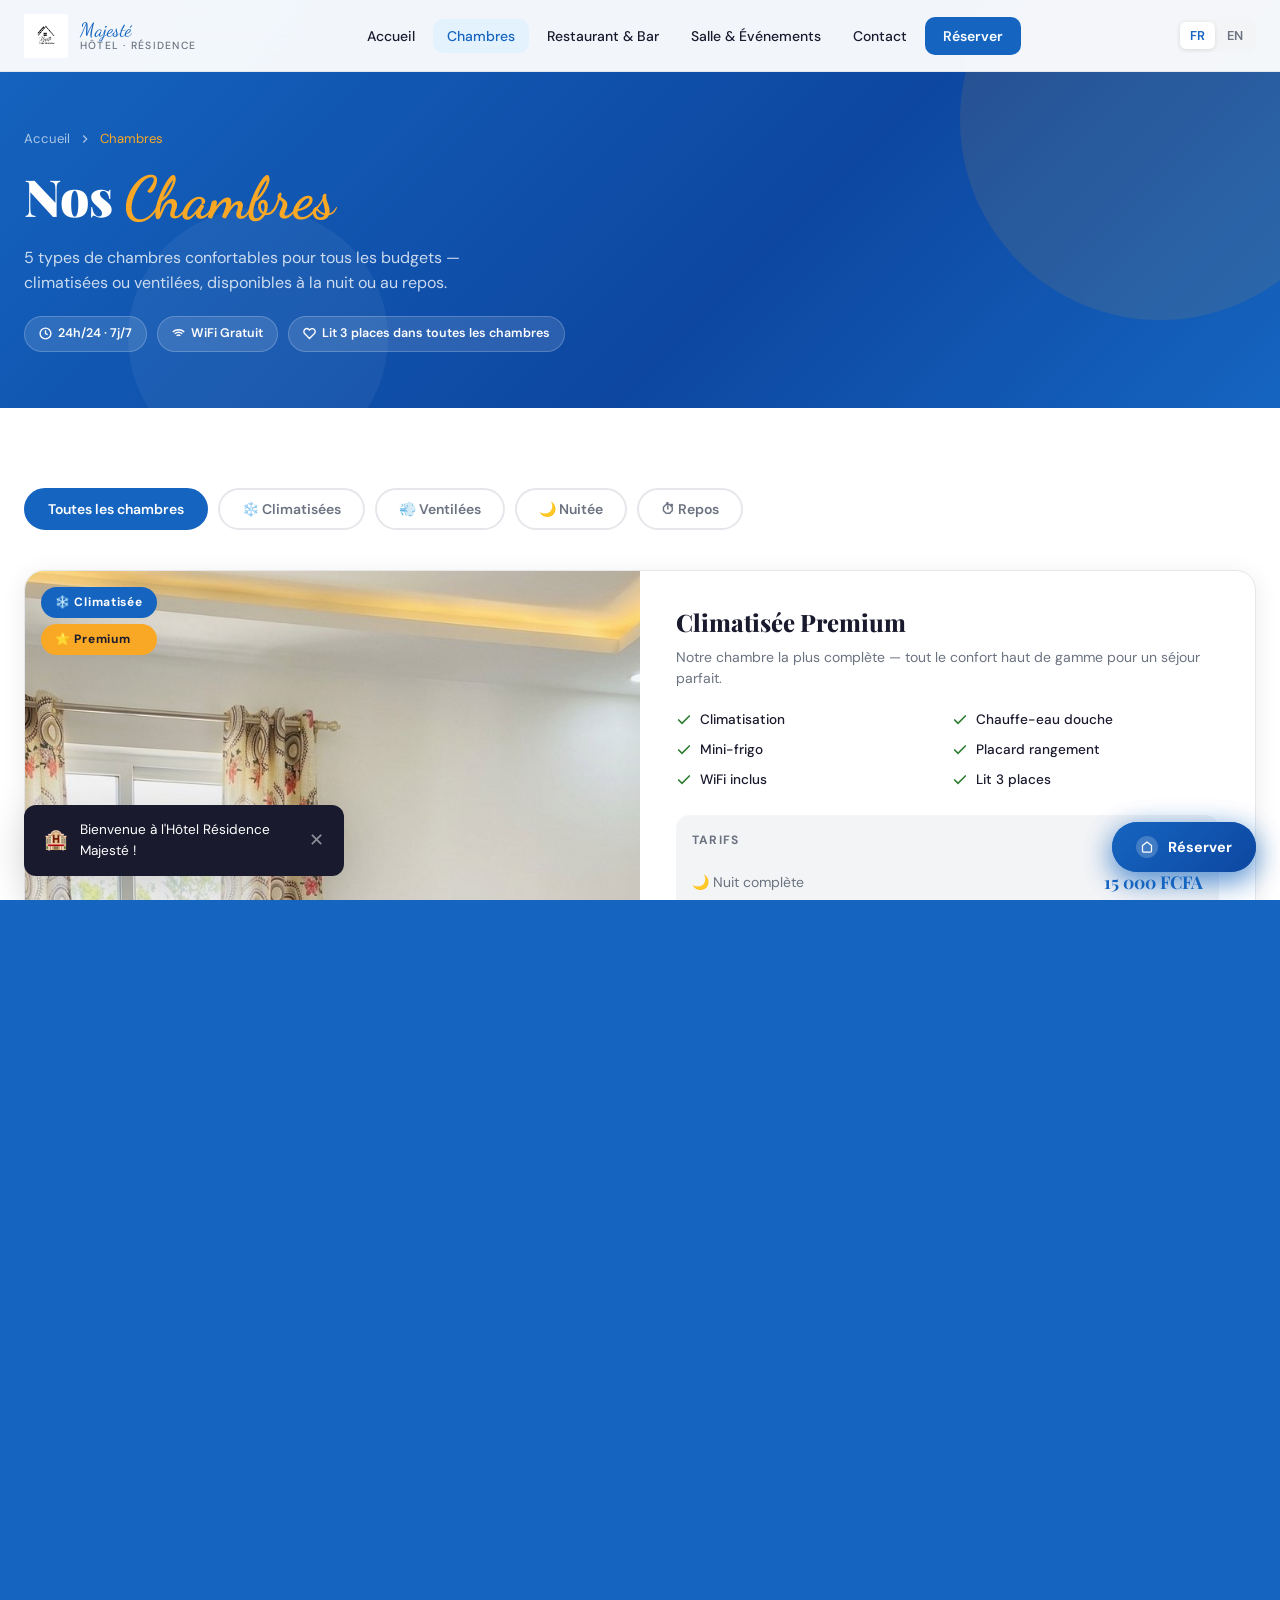
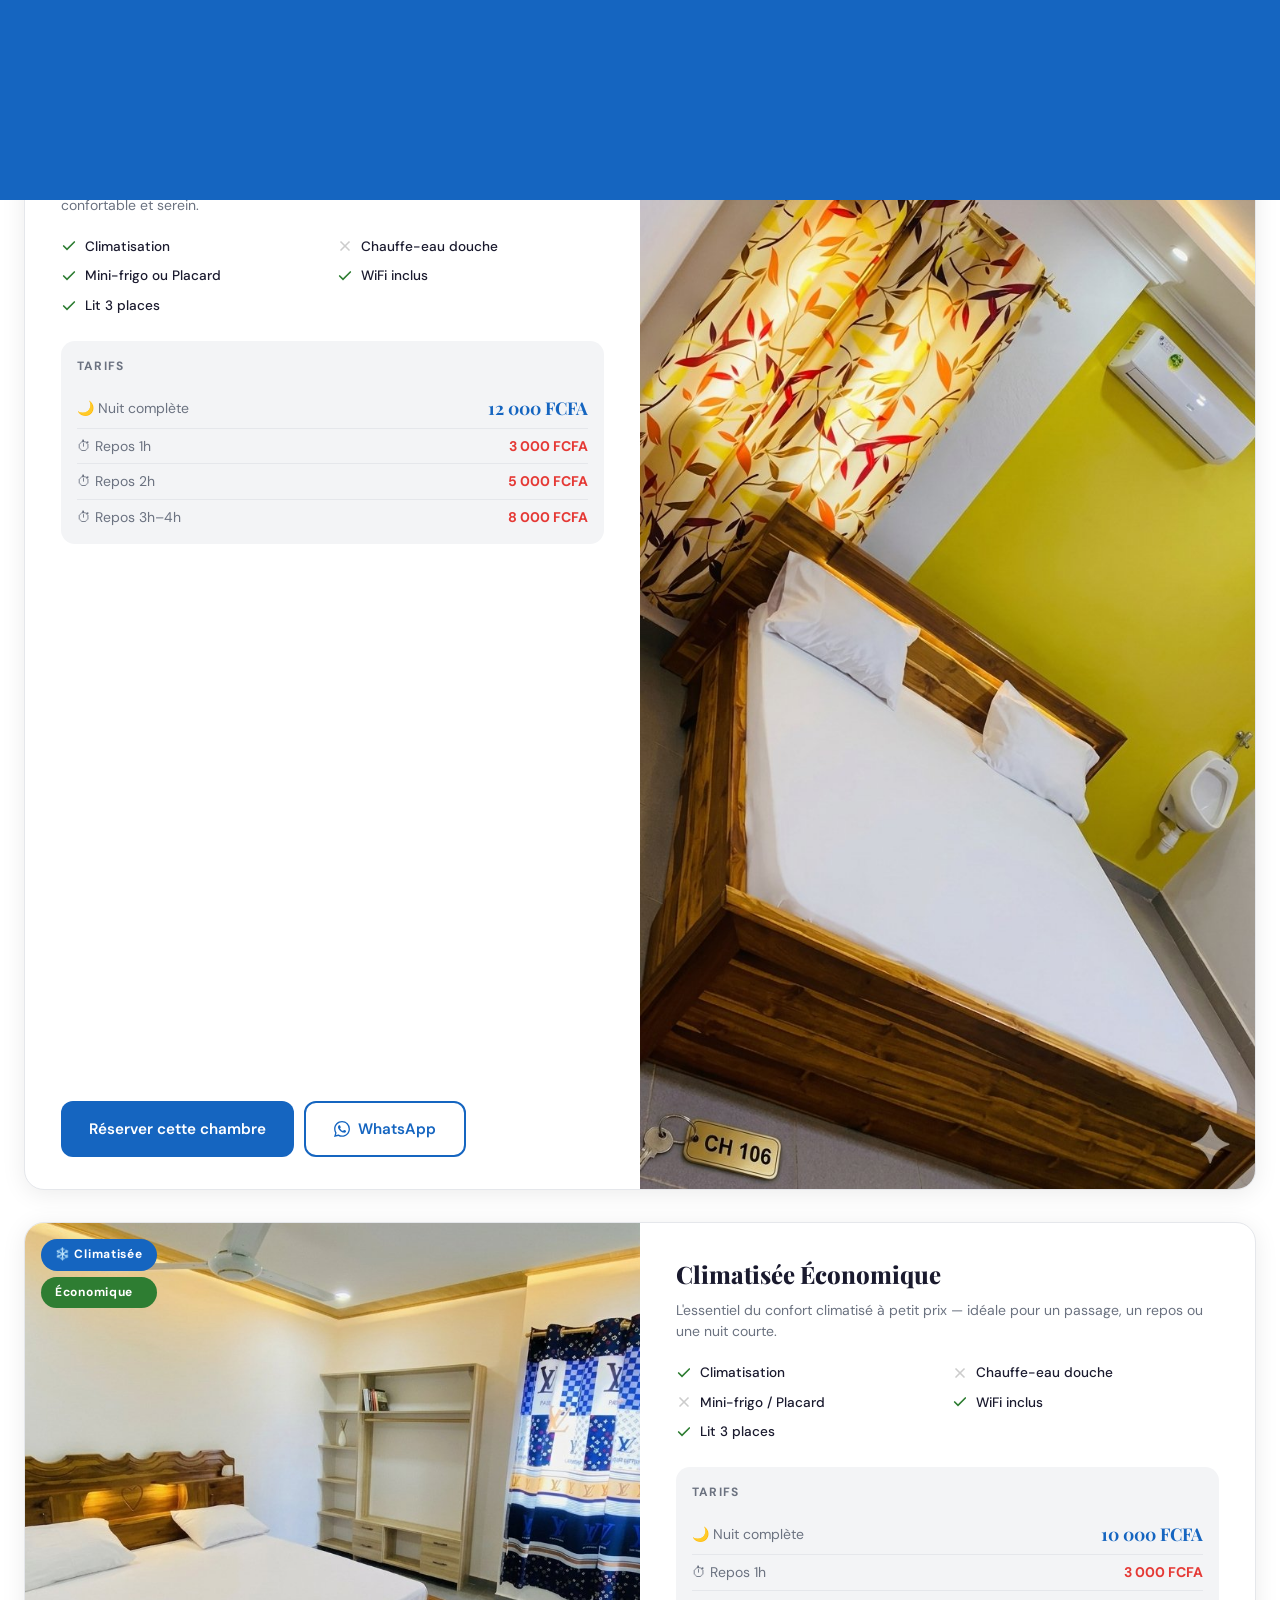
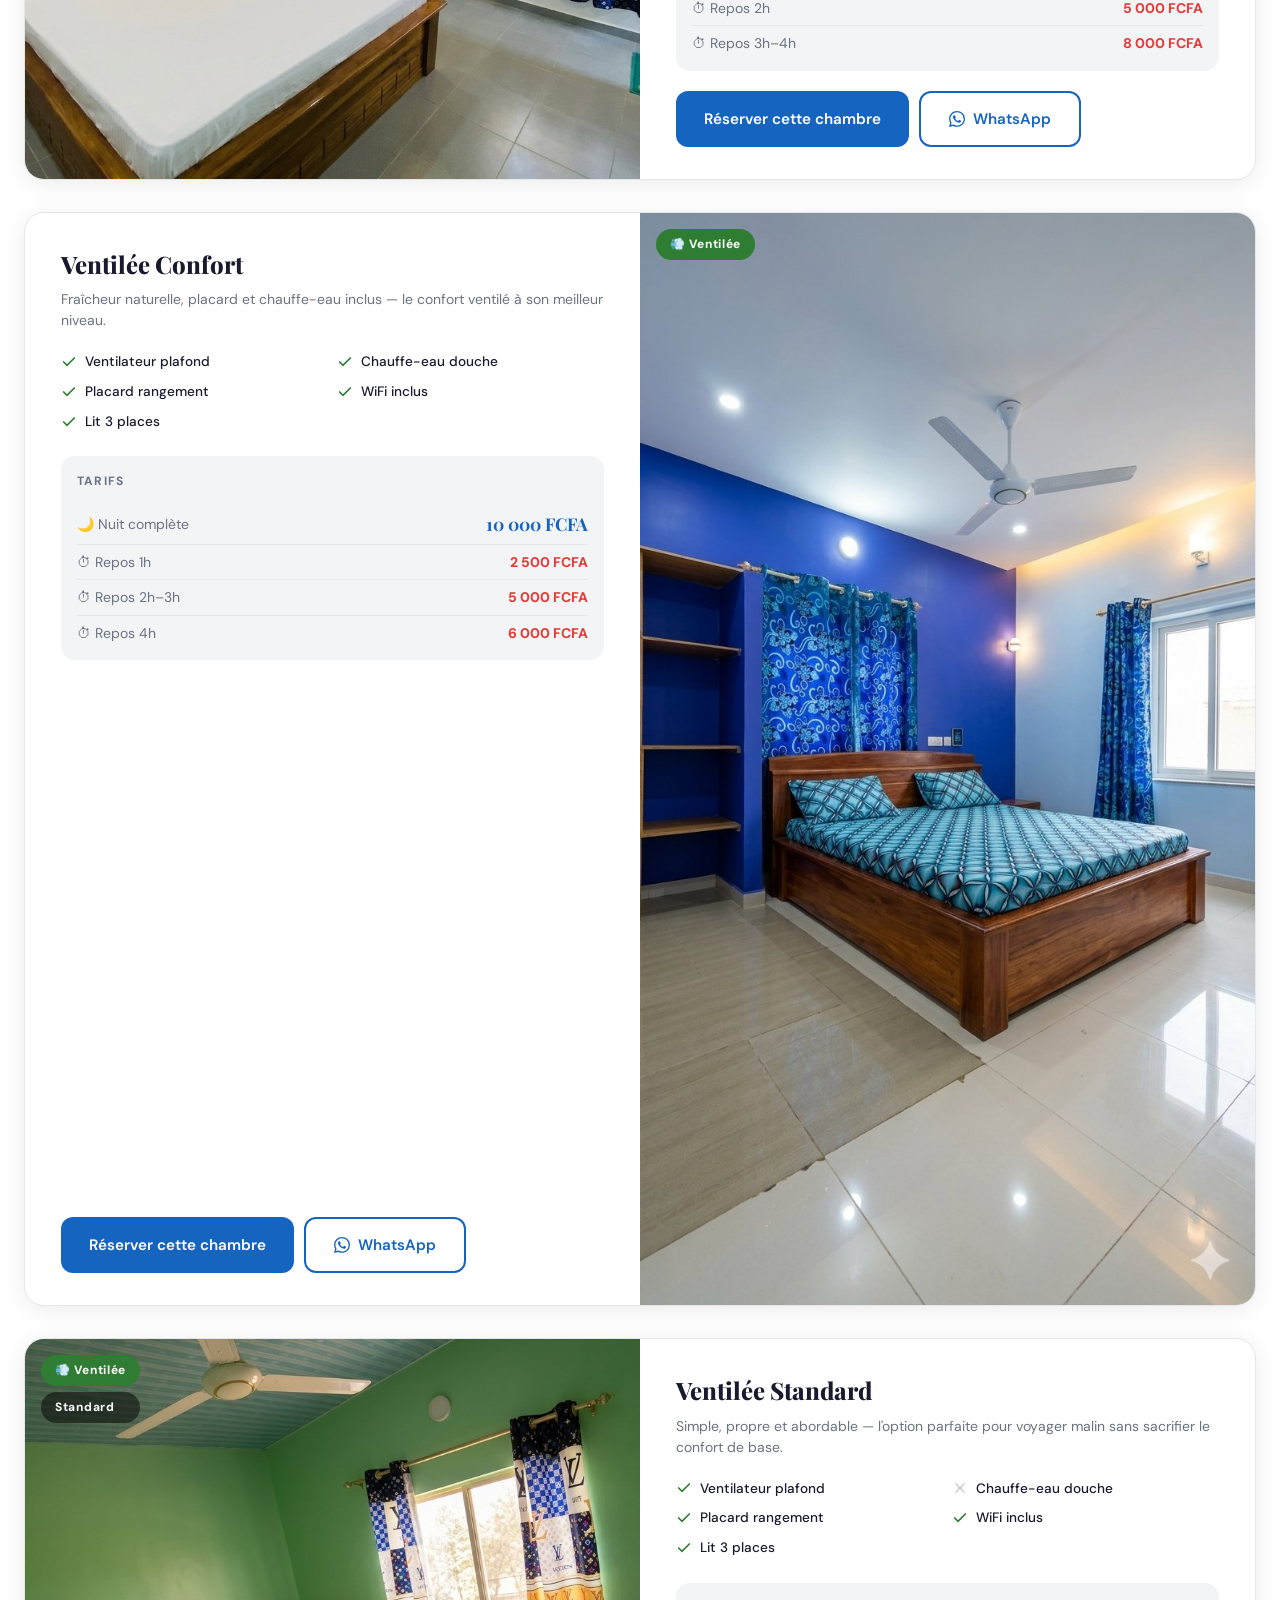
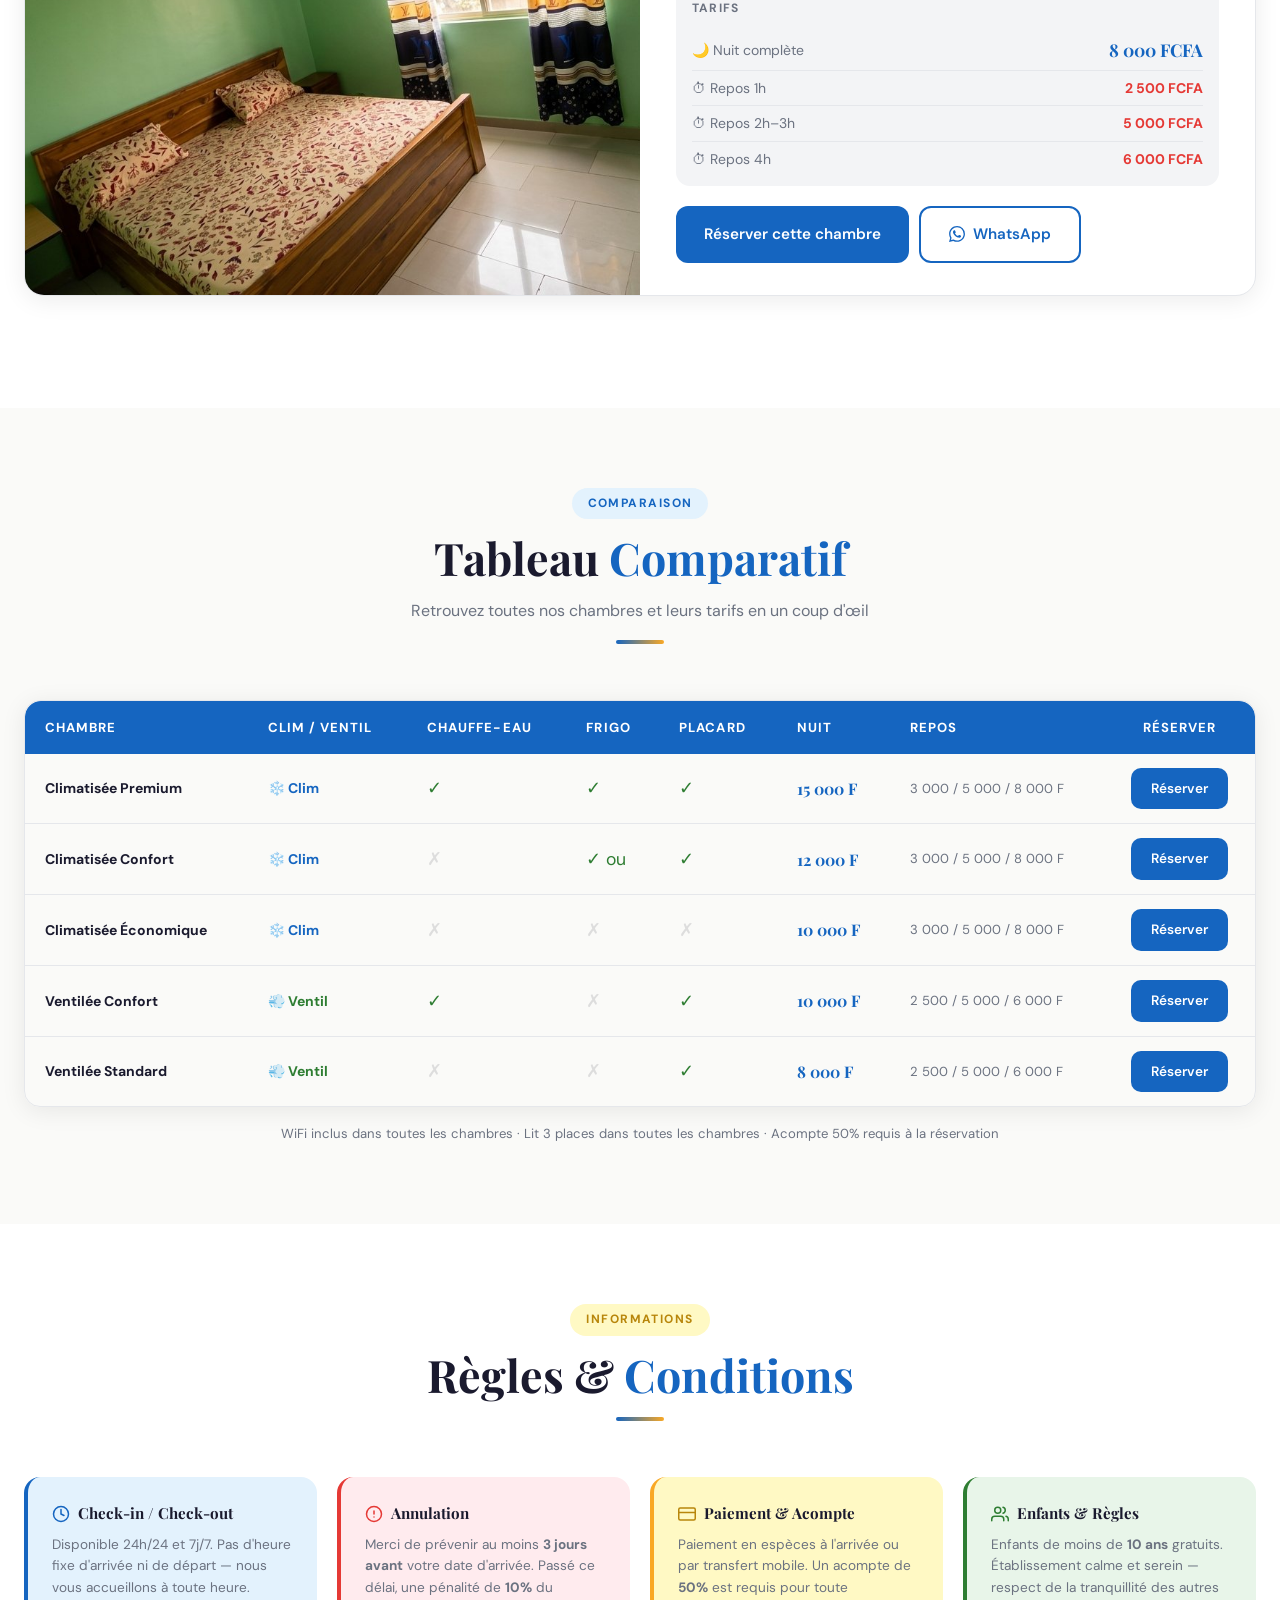
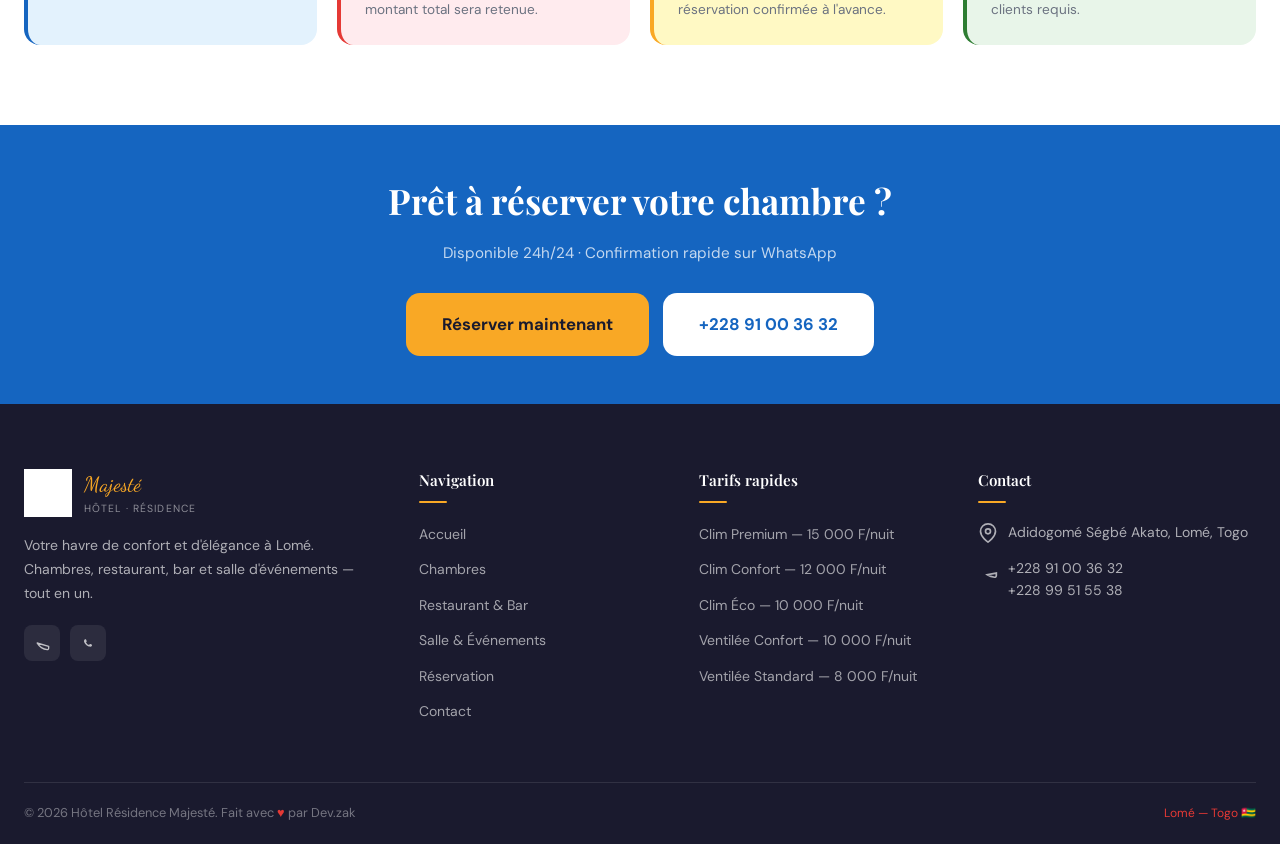
==== commit bc0d09db: "mlt" ====
--- a/chambres.html
+++ b/chambres.html
@@ -10,6 +10,7 @@
   <link rel="stylesheet" href="css/main.css" />
   <link rel="stylesheet" href="css/components.css" />
   <link rel="stylesheet" href="css/loader.css" />
+  <link rel="stylesheet" href="css/bot.css" />
   <style>
     /* ── PAGE-SPECIFIC STYLES ── */
     .page-hero {
@@ -958,9 +959,6 @@
 </footer>
 
 <!-- FLOATING -->
-<a href="https://wa.me/22891003632" class="whatsapp-float" target="_blank">
-  <svg width="26" height="26" viewBox="0 0 24 24" fill="white"><path d="M17.472 14.382c-.297-.149-1.758-.867-2.03-.967-.273-.099-.471-.148-.67.15-.197.297-.767.966-.94 1.164-.173.199-.347.223-.644.075-.297-.15-1.255-.463-2.39-1.475-.883-.788-1.48-1.761-1.653-2.059-.173-.297-.018-.458.13-.606.134-.133.298-.347.446-.52.149-.174.198-.298.298-.497.099-.198.05-.371-.025-.52-.075-.149-.669-1.612-.916-2.207-.242-.579-.487-.5-.669-.51-.173-.008-.371-.01-.57-.01-.198 0-.52.074-.792.372-.272.297-1.04 1.016-1.04 2.479 0 1.462 1.065 2.875 1.213 3.074.149.198 2.096 3.2 5.077 4.487.709.306 1.262.489 1.694.625.712.227 1.36.195 1.871.118.571-.085 1.758-.719 2.006-1.413.248-.694.248-1.289.173-1.413-.074-.124-.272-.198-.57-.347m-5.421 7.403h-.004a9.87 9.87 0 0 1-5.031-1.378l-.361-.214-3.741.982.998-3.648-.235-.374a9.86 9.86 0 0 1-1.51-5.26c.001-5.45 4.436-9.884 9.888-9.884 2.64 0 5.122 1.03 6.988 2.898a9.825 9.825 0 0 1 2.893 6.994c-.003 5.45-4.437 9.884-9.885 9.884m8.413-18.297A11.815 11.815 0 0 0 12.05 0C5.495 0 .16 5.335.157 11.892c0 2.096.547 4.142 1.588 5.945L.057 24l6.305-1.654a11.882 11.882 0 0 0 5.683 1.448h.005c6.554 0 11.89-5.335 11.893-11.893a11.821 11.821 0 0 0-3.48-8.413z"/></svg>
-</a>
 <button class="back-to-top">↑</button>
 <div class="toast"><span class="toast-icon">🏨</span><span class="toast-msg"></span><span class="toast-close">✕</span></div>
 
@@ -989,5 +987,45 @@
 style.textContent = '@keyframes fadeUpCard{from{opacity:0;transform:translateY(20px)}to{opacity:1;transform:translateY(0)}}';
 document.head.appendChild(style);
 </script>
+
+<!-- ══ FLOATING RESERVE BUTTON ══ -->
+<button class="float-reserve-btn" onclick="openBotModal()" aria-label="Réserver">
+  <span class="frb-icon">
+    <svg width="13" height="13" viewBox="0 0 24 24" fill="none" stroke="white" stroke-width="2.5" stroke-linecap="round"><path d="M3 9l9-7 9 7v11a2 2 0 0 1-2 2H5a2 2 0 0 1-2-2z"/><polyline points="9 22 9 12 15 12 15 22"/></svg>
+  </span>
+  Réserver
+</button>
+
+<!-- ══ BOT MODAL ══ -->
+<div class="bot-modal-overlay" id="bot-modal-overlay">
+  <div class="bot-modal" role="dialog" aria-modal="true">
+    <div class="bot-modal-header">
+      <div class="bot-modal-header-left">
+        <div class="bot-modal-avatar">
+          <svg width="20" height="20" viewBox="0 0 24 24" fill="none" stroke="white" stroke-width="2" stroke-linecap="round"><path d="M3 9l9-7 9 7v11a2 2 0 0 1-2 2H5a2 2 0 0 1-2-2z"/></svg>
+          <div class="bot-modal-online"></div>
+        </div>
+        <div class="bot-modal-title">
+          <strong>Assistant Majesté</strong>
+          <span>En ligne · Réponse instantanée</span>
+        </div>
+      </div>
+      <button class="bot-modal-close" onclick="closeBotModal()" aria-label="Fermer">&#x2715;</button>
+    </div>
+    <div class="bot-modal-progress"><div class="bot-modal-progress-fill" id="bot-modal-progress-fill"></div></div>
+    <div class="bot-modal-messages" id="bot-modal-messages"></div>
+    <div class="bot-modal-input-area" id="bot-modal-input-area">
+      <div class="bm-choices-wrap" id="bot-modal-choices"></div>
+      <div class="bm-text-row" id="bot-modal-text-row" style="display:none;">
+        <input type="text" class="bm-text-input" id="bot-modal-input" placeholder="Écrivez ici…" />
+        <button class="bm-send-btn" id="bot-modal-send">
+          <svg width="16" height="16" viewBox="0 0 24 24" fill="none" stroke="white" stroke-width="2.5" stroke-linecap="round"><line x1="22" y1="2" x2="11" y2="13"/><polygon points="22 2 15 22 11 13 2 9 22 2"/></svg>
+        </button>
+      </div>
+    </div>
+  </div>
+</div>
+
+<script src="js/bot.js"></script>
 </body>
 </html>
--- a/css/loader.css
+++ b/css/loader.css
@@ -59,39 +59,168 @@
   transform: translateY(-2px);
 }
 
-/* WhatsApp floating button */
-.whatsapp-float {
-  position: fixed;
-  bottom: 84px;
+/* ── FLOATING RESERVE BUTTON ── */
+.float-reserve-btn {
+  position: fixed;
+  bottom: 28px;
   right: 24px;
-  width: 52px; height: 52px;
-  background: #25D366;
+  z-index: 500;
+  display: flex;
+  align-items: center;
+  gap: 10px;
+  background: var(--blue);
   color: var(--white);
+  padding: 14px 22px;
+  border-radius: 100px;
+  font-family: var(--font-body);
+  font-size: 0.9rem;
+  font-weight: 700;
+  border: none;
+  cursor: pointer;
+  box-shadow: 0 6px 28px rgba(21,101,192,0.45);
+  transition: all 0.3s cubic-bezier(0.4,0,0.2,1);
+  white-space: nowrap;
+  text-decoration: none;
+}
+.float-reserve-btn:hover {
+  background: var(--blue-light);
+  transform: translateY(-3px);
+  box-shadow: 0 12px 36px rgba(21,101,192,0.5);
+}
+.float-reserve-btn .frb-icon {
+  width: 22px; height: 22px;
+  background: rgba(255,255,255,0.2);
   border-radius: 50%;
   display: flex; align-items: center; justify-content: center;
-  box-shadow: 0 4px 20px rgba(37,211,102,0.4);
-  z-index: 500;
-  transition: all var(--transition);
-  font-size: 1.5rem;
-}
-.whatsapp-float:hover {
-  transform: scale(1.1);
-  box-shadow: 0 8px 28px rgba(37,211,102,0.5);
-}
-.whatsapp-float-tooltip {
-  position: absolute;
-  right: calc(100% + 10px);
-  white-space: nowrap;
-  background: var(--dark);
-  color: var(--white);
-  font-size: 0.78rem;
-  padding: 6px 12px;
-  border-radius: 8px;
+  flex-shrink: 0;
+  transition: transform 0.3s ease;
+}
+.float-reserve-btn:hover .frb-icon { transform: rotate(15deg) scale(1.1); }
+@media (max-width: 480px) {
+  .float-reserve-btn { padding: 12px 18px; font-size: 0.82rem; bottom: 20px; right: 16px; }
+}
+
+/* ── BOT FULLSCREEN MODAL ── */
+.bot-modal-overlay {
+  position: fixed;
+  inset: 0;
+  z-index: 9000;
+  background: rgba(0,0,0,0.55);
+  backdrop-filter: blur(6px);
+  -webkit-backdrop-filter: blur(6px);
   opacity: 0;
-  pointer-events: none;
-  transition: opacity var(--transition);
-}
-.whatsapp-float:hover .whatsapp-float-tooltip { opacity: 1; }
+  visibility: hidden;
+  transition: opacity 0.35s ease, visibility 0.35s ease;
+  display: flex;
+  align-items: center;
+  justify-content: center;
+  padding: 20px;
+}
+.bot-modal-overlay.open {
+  opacity: 1;
+  visibility: visible;
+}
+.bot-modal {
+  width: 100%;
+  max-width: 520px;
+  height: 92vh;
+  max-height: 780px;
+  background: var(--white);
+  border-radius: 24px;
+  overflow: hidden;
+  display: flex;
+  flex-direction: column;
+  box-shadow: 0 32px 80px rgba(0,0,0,0.3);
+  transform: scale(0.92) translateY(24px);
+  transition: transform 0.4s cubic-bezier(0.34,1.56,0.64,1);
+}
+.bot-modal-overlay.open .bot-modal {
+  transform: scale(1) translateY(0);
+}
+
+/* Modal header */
+.bot-modal-header {
+  display: flex;
+  align-items: center;
+  justify-content: space-between;
+  padding: 18px 20px;
+  background: linear-gradient(135deg, var(--blue), #0D47A1);
+  flex-shrink: 0;
+}
+.bot-modal-header-left {
+  display: flex; align-items: center; gap: 12px;
+}
+.bot-modal-avatar {
+  width: 42px; height: 42px; border-radius: 50%;
+  background: rgba(255,255,255,0.15);
+  display: flex; align-items: center; justify-content: center;
+  flex-shrink: 0; position: relative;
+}
+.bot-modal-avatar svg { color: white; }
+.bot-modal-online {
+  position: absolute; bottom: 1px; right: 1px;
+  width: 10px; height: 10px; background: #4CAF50;
+  border-radius: 50%; border: 2px solid var(--blue);
+}
+.bot-modal-title strong { display: block; font-size: 0.9rem; font-weight: 700; color: white; }
+.bot-modal-title span   { font-size: 0.72rem; color: rgba(255,255,255,0.7); }
+.bot-modal-close {
+  width: 36px; height: 36px; border-radius: 50%;
+  background: rgba(255,255,255,0.12);
+  border: none; cursor: pointer;
+  display: flex; align-items: center; justify-content: center;
+  color: white; font-size: 1.1rem; font-weight: 300;
+  transition: background 0.25s ease;
+  flex-shrink: 0;
+  line-height: 1;
+}
+.bot-modal-close:hover { background: rgba(255,255,255,0.25); }
+
+/* Modal progress bar */
+.bot-modal-progress {
+  height: 3px; background: rgba(255,255,255,0.15); flex-shrink: 0;
+}
+.bot-modal-progress-fill {
+  height: 100%;
+  background: linear-gradient(90deg, var(--yellow), white);
+  width: 0%;
+  transition: width 0.5s ease;
+}
+
+/* Modal messages */
+.bot-modal-messages {
+  flex: 1; overflow-y: auto;
+  padding: 18px 16px;
+  display: flex; flex-direction: column; gap: 10px;
+  scroll-behavior: smooth;
+}
+.bot-modal-messages::-webkit-scrollbar { width: 4px; }
+.bot-modal-messages::-webkit-scrollbar-thumb { background: var(--border); border-radius: 4px; }
+
+/* Modal input area */
+.bot-modal-input-area {
+  padding: 12px 14px;
+  border-top: 1px solid var(--border);
+  flex-shrink: 0;
+  background: var(--white);
+}
+
+@media (max-width: 560px) {
+  .bot-modal-overlay { padding: 0; align-items: flex-end; }
+  .bot-modal {
+    max-width: 100%;
+    height: 95svh;
+    max-height: none;
+    border-radius: 24px 24px 0 0;
+    transform: translateY(40px);
+  }
+  .bot-modal-overlay.open .bot-modal { transform: translateY(0); }
+}
+@media (max-width: 380px) {
+  .bot-modal-header { padding: 14px 16px; }
+  .bot-modal-messages { padding: 14px 12px; }
+  .bot-modal-input-area { padding: 10px 12px; }
+}
 
 /* Cookie / notification toast */
 .toast {
@@ -122,3 +251,112 @@
   cursor: pointer;
   flex-shrink: 0;
 }
+
+/* ── HIDE WHATSAPP FLOAT ── */
+.whatsapp-float { display: none !important; }
+
+/* ── FLOATING RESERVE BUTTON ── */
+.float-reserve-btn {
+  position: fixed;
+  bottom: 28px; right: 24px;
+  z-index: 500;
+  background: linear-gradient(135deg, #1565C0, #0D47A1);
+  color: #fff;
+  border: none; border-radius: 100px;
+  padding: 14px 24px;
+  font-family: var(--font-body);
+  font-size: 0.9rem; font-weight: 700;
+  cursor: pointer;
+  display: flex; align-items: center; gap: 10px;
+  box-shadow: 0 8px 28px rgba(21,101,192,0.45);
+  transition: all 0.3s cubic-bezier(0.4,0,0.2,1);
+  animation: floatPulse 3s ease-in-out infinite;
+}
+.float-reserve-btn:hover { transform: translateY(-3px) scale(1.04); box-shadow: 0 14px 36px rgba(21,101,192,0.6); }
+@keyframes floatPulse {
+  0%,100% { box-shadow: 0 8px 28px rgba(21,101,192,0.45); }
+  50%      { box-shadow: 0 8px 36px rgba(21,101,192,0.65), 0 0 0 8px rgba(21,101,192,0.08); }
+}
+body.is-reservation-page .float-reserve-btn { display: none !important; }
+
+/* ── FULLSCREEN BOT MODAL ── */
+.bot-modal-overlay {
+  position: fixed; inset: 0; z-index: 9000;
+  background: rgba(0,0,0,0.6);
+  backdrop-filter: blur(6px);
+  opacity: 0; visibility: hidden;
+  transition: opacity 0.35s ease, visibility 0.35s ease;
+  display: flex; align-items: flex-end; justify-content: center;
+}
+.bot-modal-overlay.open { opacity: 1; visibility: visible; }
+.bot-modal {
+  width: 100%; max-width: 520px;
+  height: 92vh; max-height: 800px;
+  background: #fff;
+  border-radius: 24px 24px 0 0;
+  display: flex; flex-direction: column; overflow: hidden;
+  transform: translateY(100%);
+  transition: transform 0.4s cubic-bezier(0.32,0.72,0,1);
+  box-shadow: 0 -12px 64px rgba(0,0,0,0.25);
+}
+.bot-modal-overlay.open .bot-modal { transform: translateY(0); }
+.bot-modal-handle { width: 40px; height: 4px; background: #E5E7EB; border-radius: 4px; margin: 12px auto 0; flex-shrink: 0; }
+.bot-modal-header { padding: 12px 18px 12px; border-bottom: 1px solid #E5E7EB; display: flex; align-items: center; gap: 12px; flex-shrink: 0; }
+.bot-modal-avatar { width: 38px; height: 38px; border-radius: 50%; background: linear-gradient(135deg,#1565C0,#0D47A1); display: flex; align-items: center; justify-content: center; flex-shrink: 0; position: relative; }
+.bot-modal-avatar svg { color: white; }
+.bot-modal-online { position: absolute; bottom: 1px; right: 1px; width: 9px; height: 9px; background: #2E7D32; border-radius: 50%; border: 2px solid white; }
+.bot-modal-header-text strong { display: block; font-size: 0.875rem; font-weight: 700; color: #1A1A2E; }
+.bot-modal-header-text span { font-size: 0.7rem; color: #2E7D32; font-weight: 600; }
+.bot-modal-close { margin-left: auto; width: 32px; height: 32px; border-radius: 8px; background: #F3F4F6; border: none; cursor: pointer; font-size: 1rem; display: flex; align-items: center; justify-content: center; color: #6B7280; transition: all 0.2s ease; flex-shrink: 0; }
+.bot-modal-close:hover { background: #E5E7EB; color: #1A1A2E; }
+.bot-modal-progress { height: 3px; background: #E5E7EB; flex-shrink: 0; }
+.bot-modal-progress-fill { height: 100%; background: linear-gradient(90deg,#1565C0,#F9A825); border-radius: 3px; transition: width 0.5s ease; width: 0%; }
+.bot-modal-messages { flex: 1; overflow-y: auto; padding: 14px 12px; display: flex; flex-direction: column; gap: 10px; scroll-behavior: smooth; }
+.bot-modal-messages::-webkit-scrollbar { width: 3px; }
+.bot-modal-messages::-webkit-scrollbar-thumb { background: #E5E7EB; border-radius: 3px; }
+.bot-modal-input-area { padding: 11px 12px; border-top: 1px solid #E5E7EB; flex-shrink: 0; background: #fff; }
+
+/* Modal msg bubbles */
+.bm-msg { animation: msgIn 0.35s ease; display:flex; gap:7px; max-width:100%; }
+.bm-msg.bot  { align-items:flex-end; }
+.bm-msg.user { flex-direction:row-reverse; }
+.bm-avatar   { width:24px;height:24px;border-radius:50%;background:linear-gradient(135deg,#1565C0,#0D47A1);display:flex;align-items:center;justify-content:center;flex-shrink:0; }
+.bm-avatar svg { width:12px;height:12px;color:white; }
+.bm-bubble   { max-width:85%;padding:9px 12px;border-radius:14px;font-size:0.84rem;line-height:1.5; }
+.bm-msg.bot  .bm-bubble { background:#F3F4F6;color:#1A1A2E;border-bottom-left-radius:3px; }
+.bm-msg.user .bm-bubble { background:#1565C0;color:white;border-bottom-right-radius:3px; }
+.bm-time { font-size:0.64rem;color:#6B7280;margin-top:2px;text-align:right; }
+.bm-typing { display:flex;gap:7px;align-items:flex-end; }
+.bm-typing-dots { background:#F3F4F6;padding:9px 13px;border-radius:14px;border-bottom-left-radius:3px;display:flex;gap:4px;align-items:center; }
+.bm-typing-dots span { width:5px;height:5px;background:#6B7280;border-radius:50%;animation:typingB 1.2s ease-in-out infinite; }
+.bm-typing-dots span:nth-child(2){animation-delay:.2s}
+.bm-typing-dots span:nth-child(3){animation-delay:.4s}
+@keyframes typingB{0%,60%,100%{transform:translateY(0)}30%{transform:translateY(-5px)}}
+.bm-choices { display:flex;flex-wrap:wrap;gap:7px;margin-bottom:7px; }
+.bm-choice  { padding:8px 13px;border-radius:100px;border:2px solid #1565C0;color:#1565C0;font-size:0.79rem;font-weight:600;background:white;cursor:pointer;transition:all .22s ease; }
+.bm-choice:hover,.bm-choice.sel { background:#1565C0;color:white; }
+.bm-text-row { display:flex;gap:7px; }
+.bm-input { flex:1;padding:10px 13px;border:2px solid #E5E7EB;border-radius:100px;font-size:0.84rem;color:#1A1A2E;outline:none;transition:border-color .22s ease;background:#FAFAF8; }
+.bm-input:focus { border-color:#1565C0;background:white; }
+.bm-send { width:36px;height:36px;border-radius:50%;background:#1565C0;color:white;display:flex;align-items:center;justify-content:center;cursor:pointer;border:none;flex-shrink:0;transition:all .22s ease; }
+.bm-send:hover { background:#1E88E5; }
+.bm-summary { background:white;border:2px solid #1565C0;border-radius:13px;padding:13px;margin:3px 0;font-size:0.78rem;max-width:88%; }
+.bm-summary h4 { font-size:0.875rem;font-weight:700;color:#1565C0;margin-bottom:10px; }
+.bm-s-row { display:flex;justify-content:space-between;padding:4px 0;border-bottom:1px dashed #E5E7EB;gap:6px; }
+.bm-s-row:last-of-type{border-bottom:none}
+.bm-s-lbl { color:#6B7280;font-size:0.74rem;flex-shrink:0; }
+.bm-s-val { font-weight:600;color:#1A1A2E;text-align:right;font-size:0.78rem; }
+.bm-total { margin-top:8px;padding:8px 11px;background:#E3F2FD;border-radius:8px; }
+.bm-total .tr { display:flex;justify-content:space-between;font-size:0.77rem;margin-bottom:3px; }
+.bm-total .tt { font-weight:800;font-size:0.93rem;color:#1565C0; }
+.bm-total .ta { color:#E53935;font-weight:700; }
+.bm-wa-btn { width:100%;padding:12px;background:#25D366;color:white;border:none;border-radius:11px;font-size:0.88rem;font-weight:700;cursor:pointer;display:flex;align-items:center;justify-content:center;gap:8px;transition:all .3s ease;margin-top:6px; }
+.bm-wa-btn:hover { background:#128C7E; }
+.bm-restart { width:100%;padding:9px;background:#F3F4F6;color:#6B7280;border:none;border-radius:9px;font-size:0.79rem;font-weight:600;cursor:pointer;margin-top:5px;transition:all .22s ease; }
+.bm-restart:hover { background:#E5E7EB;color:#1A1A2E; }
+
+@media (max-width: 640px) {
+  .float-reserve-btn { bottom: 16px; right: 16px; padding: 12px 18px; font-size: 0.83rem; }
+  .bot-modal { height: 95vh; border-radius: 20px 20px 0 0; }
+  .back-to-top { display: none; }
+}
--- a/css/bot.css
+++ b/css/bot.css
@@ -0,0 +1,132 @@
+/* ============================================
+   HÔTEL RÉSIDENCE MAJESTÉ — bot.css
+   Chatbot modal styles + mobile fixes
+   ============================================ */
+
+/* ── BOT MESSAGE BUBBLES ── */
+@keyframes bmIn { from{opacity:0;transform:translateY(8px)} to{opacity:1;transform:translateY(0)} }
+
+.bm-msg {
+  display: flex; gap: 8px; max-width: 100%;
+  animation: bmIn 0.3s ease;
+}
+.bm-msg.bm-bot  { align-items: flex-end; }
+.bm-msg.bm-user { flex-direction: row-reverse; }
+
+.bm-avatar {
+  width: 28px; height: 28px; border-radius: 50%; flex-shrink: 0;
+  background: linear-gradient(135deg, var(--blue), #0D47A1);
+  display: flex; align-items: center; justify-content: center;
+  margin-bottom: 2px;
+}
+.bm-avatar svg { width: 13px; height: 13px; color: white; }
+
+.bm-bubble {
+  max-width: 80%; padding: 10px 14px;
+  border-radius: 16px; font-size: 0.875rem; line-height: 1.55;
+}
+.bm-bubble-bot  { background: var(--gray-light); color: var(--dark); border-bottom-left-radius: 4px; }
+.bm-bubble-user { background: var(--blue); color: white; border-bottom-right-radius: 4px; }
+.bm-time { font-size: 0.65rem; color: var(--gray); margin-top: 3px; }
+
+/* Typing dots */
+.bm-typing {
+  background: var(--gray-light); padding: 12px 16px;
+  border-radius: 16px; border-bottom-left-radius: 4px;
+  display: flex; gap: 4px; align-items: center;
+}
+.bm-typing span {
+  width: 6px; height: 6px; background: var(--gray);
+  border-radius: 50%; animation: bmTyping 1.2s ease-in-out infinite;
+}
+.bm-typing span:nth-child(2) { animation-delay: 0.2s; }
+.bm-typing span:nth-child(3) { animation-delay: 0.4s; }
+@keyframes bmTyping { 0%,60%,100%{transform:translateY(0)} 30%{transform:translateY(-6px)} }
+
+/* ── CHOICE BUTTONS ── */
+.bm-choices-wrap { display: flex; flex-wrap: wrap; gap: 8px; margin-bottom: 8px; }
+.bm-choice-btn {
+  padding: 9px 16px; border-radius: 100px;
+  border: 2px solid var(--blue); color: var(--blue);
+  font-size: 0.82rem; font-weight: 600;
+  background: white; cursor: pointer;
+  transition: all 0.2s ease;
+  font-family: var(--font-body);
+}
+.bm-choice-btn:hover, .bm-choice-btn.bm-selected { background: var(--blue); color: white; }
+.bm-choice-btn:disabled { opacity: 0.6; cursor: default; }
+
+/* ── TEXT INPUT ROW ── */
+.bm-text-row { display: flex; gap: 8px; }
+.bm-text-input {
+  flex: 1; padding: 11px 16px;
+  border: 2px solid var(--border); border-radius: 100px;
+  font-family: var(--font-body); font-size: 0.875rem; color: var(--dark);
+  outline: none; transition: border-color 0.25s ease;
+  background: var(--cream);
+}
+.bm-text-input:focus { border-color: var(--blue); background: white; }
+.bm-send-btn {
+  width: 42px; height: 42px; border-radius: 50%;
+  background: var(--blue); color: white; border: none; cursor: pointer;
+  display: flex; align-items: center; justify-content: center; flex-shrink: 0;
+  transition: all 0.25s ease;
+}
+.bm-send-btn:hover { background: var(--blue-light); transform: scale(1.08); }
+
+/* ── SUMMARY CARD ── */
+.bm-summary-card {
+  background: white; border: 2px solid var(--blue);
+  border-radius: 14px; padding: 16px;
+  font-size: 0.82rem; max-width: 82%;
+}
+.bm-summary-title {
+  font-family: var(--font-display); font-size: 0.9rem;
+  font-weight: 700; color: var(--blue);
+  margin-bottom: 10px; padding-bottom: 8px;
+  border-bottom: 1px solid var(--border);
+}
+.bm-summary-row {
+  display: flex; justify-content: space-between; align-items: flex-start;
+  padding: 4px 0; gap: 8px;
+  border-bottom: 1px dashed var(--border); font-size: 0.8rem;
+}
+.bm-summary-row:last-of-type { border-bottom: none; }
+.bm-summary-row span { color: var(--gray); flex-shrink: 0; }
+.bm-summary-row strong { color: var(--dark); text-align: right; }
+.bm-summary-total {
+  margin-top: 10px; padding: 10px 12px;
+  background: var(--blue-pale); border-radius: 10px;
+}
+.bm-total-row { display: flex; justify-content: space-between; font-size: 0.82rem; margin-bottom: 4px; }
+.bm-total-price  { font-family: var(--font-display); font-weight: 800; font-size: 1rem; color: var(--blue); }
+.bm-acompte-price { font-weight: 700; color: var(--red); }
+
+/* ── CONFIRM BUTTONS ── */
+.bm-whatsapp-btn {
+  width: 100%; padding: 13px; background: #25D366; color: white;
+  border: none; border-radius: 12px;
+  font-family: var(--font-body); font-size: 0.9rem; font-weight: 700;
+  cursor: pointer; display: flex; align-items: center; justify-content: center; gap: 8px;
+  transition: all 0.3s ease; margin-bottom: 8px;
+}
+.bm-whatsapp-btn:hover { background: #128C7E; transform: translateY(-1px); box-shadow: 0 6px 20px rgba(37,211,102,0.35); }
+.bm-restart-btn {
+  width: 100%; padding: 9px; background: var(--gray-light); color: var(--gray);
+  border: none; border-radius: 10px;
+  font-family: var(--font-body); font-size: 0.8rem; font-weight: 600; cursor: pointer;
+  transition: all 0.25s ease;
+}
+.bm-restart-btn:hover { background: var(--border); color: var(--dark); }
+
+/* ── MOBILE MODAL FIXES ── */
+@media (max-width: 560px) {
+  .bm-bubble { font-size: 0.82rem; padding: 9px 12px; }
+  .bm-choice-btn { font-size: 0.78rem; padding: 8px 12px; }
+  .bm-summary-card { font-size: 0.78rem; padding: 12px; }
+  .bm-whatsapp-btn { font-size: 0.875rem; padding: 12px; }
+}
+@media (max-width: 380px) {
+  .bm-choices-wrap { gap: 6px; }
+  .bm-choice-btn { flex: 1 1 calc(50% - 6px); justify-content: center; }
+}
